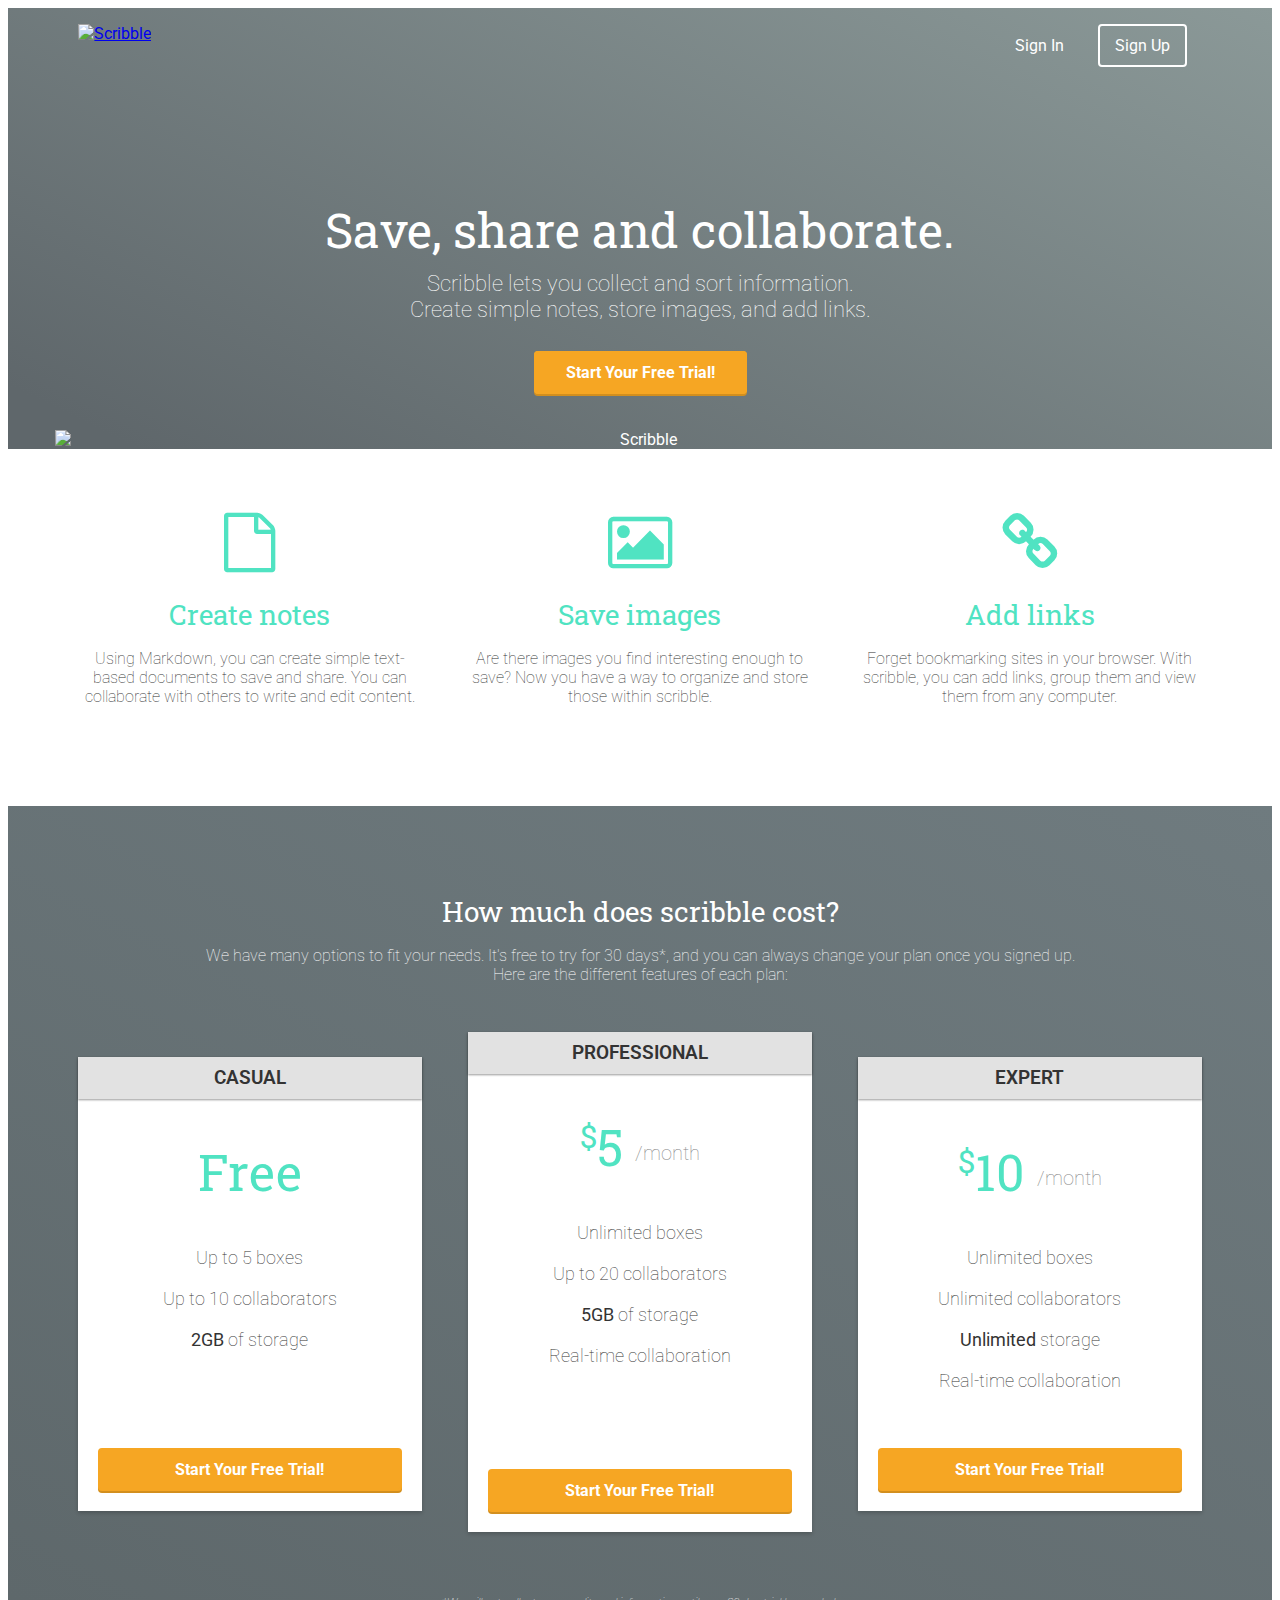
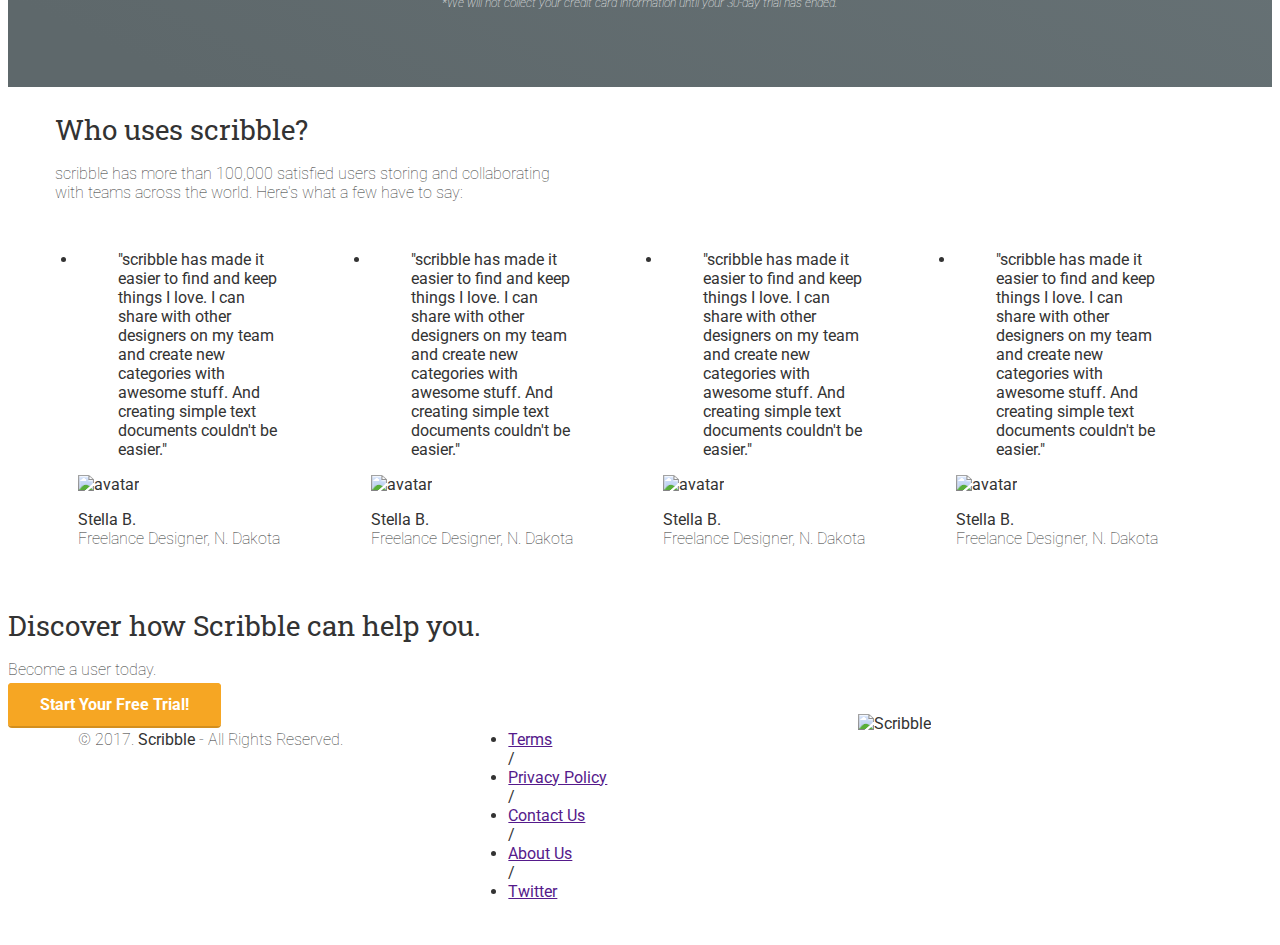
==== index.html @ ea7d2cd2 "icons in benefits updates" ====
<!DOCTYPE html>
<html lang="en-us">
<head>
  <meta http-equiv="X-UA-Compatible" content="IE=Edge">
  <meta name="viewport" content="width=device-width, initial-scale=1">
  <meta charset="UTF-8">
  <title>Save, share and collaborate | Scribble</title>

<!-- Google Fonts -->
<link href="https://fonts.googleapis.com/css?family=Roboto+Slab:300,400,700|Roboto:100i,300,300i,400,500,700" rel="stylesheet">

<!-- CSS -->
 <link rel="stylesheet" href="css/normalize.css">
 <link rel="stylesheet" href="css/style.css">
 <link rel="stylesheet" href="css/font-awesome.css">
 <link rel="stylesheet" href="css/animate.css">

</head>
<body>
  <!-- Hero -->
  <header>
    <nav class="container">
      <div class="one-half">
        <a href="index.html" class="site-logo"><img src="images/site-logo.png" alt="Scribble" /></a>
  </div>
  <div class="one-half">
    <ul>
      <li><a href="signin.html">Sign In</a></li>
      <li class="btn-outline"><a href="signup.html">Sign Up</a></li>
      </ul>
      </div>
      </nav>
      <div class="container hero">
        <h1 class="animated fadeIn">Save, share and collaborate.</h1>
        <p>Scribble lets you collect and sort information.<br/>Create simple notes, store images, and add links.</p>
        <a href="signup.html" class="btn">Start Your Free Trial!</a>
        <img src="images/dashboard.png" alt="Scribble" />
        </div>
        </header>
        <main role="main">
          <!-- Benefits -->
          <section class="benefits">
            <ul class="container">
              <li class="one-third">
                <i class="fa fa-file-o"></i>
                <h2>Create notes</h2>
                <p>Using Markdown, you can create simple text-based documents to save and share. You can collaborate with others to write and edit content.</p>
                </li>
                <li class="one-third">
                  <i class="fa fa-picture-o"></i>
                  <h2>Save images</h2>
                  <p>Are there images you find interesting enough to save? Now you have a way to organize and store those within scribble.</p>
                </li>
                <li class="one-third">
                  <i class="fa fa-link"></i>
                  <h2>Add links</h2>
                  <p>Forget bookmarking sites in your browser. With scribble, you can add links, group them and view them from any computer.</p>
                </li>
              </ul>
            </section>

     <!-- Pricing -->
     <section class="pricing">
       <div class="container">
         <h2>How much does scribble cost?</h2>
         <p>We have many options to fit your needs. It's free to try for 30 days*, and you can always change your plan once you signed up. <br/>Here are the different features of each plan:</p>
         </div>
         <ul class="container">
           <li class="one-third">
             <div class="box">
               <h3>Casual</h3>
               <h4>Free</h4>
               <ul>
                 <li>Up to 5 boxes</li>
                 <li>Up to 10 collaborators</li>
                 <li><strong>2GB</strong> of storage</li>
                 </ul>
                 <a href="signup.html" class="btn">Start Your Free Trial!</a>
                 </div>
                 </li>
                 <li class="one-third">
      <div class="box middle">
        <h3>Professional</h3>
        <h4><span>$</span>5 <span class="month">/month</span></h4>
        <ul>
          <li>Unlimited boxes</li>
          <li>Up to 20 collaborators</li>
          <li><strong>5GB</strong> of storage</li>
          <li>Real-time collaboration</li>
        </ul>
        <a href="signup.html" class="btn">Start Your Free Trial!</a>
      </div>
    </li>
    <li class="one-third">
      <div class="box">
        <h3>Expert</h3>
        <h4><span>$</span>10 <span class="month">/month</span></h4>
        <ul>
          <li>Unlimited boxes</li>
          <li>Unlimited collaborators</li>
          <li><strong>Unlimited</strong> storage</li>
          <li>Real-time collaboration</li>
        </ul>
        <a href="signup.html" class="btn">Start Your Free Trial!</a>
      </div>
    </li>
  </ul>
<div class="container">
  <p class="small">*We will not collect your credit card information until your 30-day trial has ended.</p>
  </div>
</section>

                 <!-- Testimonials -->
 <section class="testimonials">
   <div class="container">
     <h2>Who uses scribble?</h2>
     <p>scribble has more than 100,000 satisfied users storing and collaborating<br/> with teams across the world. Here's what a few have to say:</p>
   </div>
   <ul class="container">
     <li class="one-fourth">
       <blockquote>"scribble has made it easier to find and keep things I love. I can share with other designers on my team and create new categories with awesome stuff. And creating simple text documents couldn't be easier."
       </blockquote>
       <img src="https://s3.amazonaws.com/uifaces/faces/twitter/jsa/128.jpg" alt="avatar">
       <p class="name"><strong>Stella B.</strong><br/>Freelance Designer, N. Dakota</p>
     </li>
     <li class="one-fourth">
    <blockquote>"scribble has made it easier to find and keep things I love. I can share with other designers on my team and create new categories with awesome stuff. And creating simple text documents couldn't be easier."
    </blockquote>
    <img src="https://s3.amazonaws.com/uifaces/faces/twitter/jsa/128.jpg" alt="avatar">
    <p class="name"><strong>Stella B.</strong><br/>Freelance Designer, N. Dakota</p>
  </li>
  <li class="one-fourth">
    <blockquote>"scribble has made it easier to find and keep things I love. I can share with other designers on my team and create new categories with awesome stuff. And creating simple text documents couldn't be easier."
    </blockquote>
    <img src="https://s3.amazonaws.com/uifaces/faces/twitter/jsa/128.jpg" alt="avatar">
    <p class="name"><strong>Stella B.</strong><br/>Freelance Designer, N. Dakota</p>
  </li>
  <li class="one-fourth">
    <blockquote>"scribble has made it easier to find and keep things I love. I can share with other designers on my team and create new categories with awesome stuff. And creating simple text documents couldn't be easier."
    </blockquote>
    <img src="https://s3.amazonaws.com/uifaces/faces/twitter/jsa/128.jpg" alt="avatar">
    <p class="name"><strong>Stella B.</strong><br/>Freelance Designer, N. Dakota</p>
  </li>
  </ul>
 </section>
     </main>
<!-- Call to action -->
<section class="Sign Up"
<dive class="container">
  <h2>Discover how Scribble can help you.</h2>
  <p>Become a user today.</p>
  </div>
  <a href="signup.html" class="btn">Start Your Free Trial!</a>
     </div>
   </li>

     <!-- Footer -->
 <footer>
   <div class="container footer-nav-block">
       <div class="left-footer-block one-third">
         <p class="copyright-block">&copy; 2017. <strong>Scribble</strong> - All Rights Reserved.</p>
       </div>
       <nav class="link-block middle-footer-block one-third">
         <ul>
           <li><a href="">Terms</a></li> /
           <li><a href="">Privacy Policy</a></li> /
           <li><a href="">Contact Us</a></li> /
           <li><a href="">About Us</a></li> /
           <li><a href="">Twitter</a></li>
         </ul>
       </nav>
       <div class="right-footer-block one-third">
         <img class="logo" src="images/site-logo.png" alt="Scribble" />
       </div>
   </div>
 </footer>

</body>
</html>
  </head>
  <body>
    </body>
    </html>
---- css/style.css ----
html, body{
   overflow-x: hidden;
 }
 body {
   font-family: "Roboto", Helvetica, Arial, sans-serif;
   color:#333333;
 }
 h1, h2, h3, h4, h5, h6 {
   font-family: "Roboto Slab", Helvetica, Arial, sans-serif;
 }
 h2 {
   font-size:28px;
   font-weight: normal;
   margin-bottom: 5px;
 }
 p {
   font-size:16px;
   line-height: 19px;
   font-weight: 100;
 }
 /* GRID */
  .container {
    margin-right: auto;
    margin-left: auto;
    padding-left: 15px;
    padding-right: 15px;
    position: relative;
  }
  .container:before,
  .container:after {
    content: " ";
    display: table;
  }
  .container:after {
    clear: both;
  }
  .one-half, .one-third, .one-fourth {
    width:96%;
    float:left;
    position:relative;
    min-height: 1px;
    margin:0 2% 20px;
  }
  @media (min-width: 320px) {
    .container {
      width: 300px;
}
   }
  @media (min-width: 768px) {
   .container {
     width: 750px;
   }
 }
 @media (min-width: 992px) {
   .container {
     width: 970px;
   }
   .one-half {
     width:46%;
   }
   .one-third {
     width:29.33333%;
   }
   .one-fourth {
     width:21%;
   }
 }
 @media (min-width: 1200px) {
   .container {
     width: 1170px;
   }
 }
 /* HEADER */
  header {
    color:#FFFFFF;
    background: #5F676B;
    background-image: linear-gradient(206deg, #8B9998 0%, #5F676B 94%);
  }
  header nav {
    padding:1em 0;
  }
  header nav ul {
    display:inline;
    text-align: right;
    float:right;
    margin:0;
  }
  header nav ul > li {
    list-style-type: none;
    display: inline-block;
    margin:0 15px;
  }
  header nav ul > li.btn-outline {
    padding:10px 15px;
    border:2px solid #FFFFFF;
    border-radius: 4px;
  }
  header nav ul > li.btn-outline:hover {
    background:#FFFFFF;
  }
  header nav ul > li > a {
    color:#FFFFFF;
    text-decoration: none;
  }
  header nav ul > li.btn-outline:hover > a {
    color:#34495E;
  }
  header .hero {
   text-align: center;
   display:block;
   position: relative;
 }
 header .hero h1 {
   font-size:48px;
   font-weight: normal;
   margin:95px 0 0;
 }
 header .hero p {
   font-size: 22px;
   line-height: 26px;
   font-weight: 100;
   margin:10px 0 40px;
 }
 header .hero img {
   display: block;
   margin:3em auto 0;
 }
 /* BUTTONS */
 .btn {
   border-radius: 4px;
   color:#FFFFFF;
   font-weight: 700;
   text-decoration: none;
   padding:10px 30px;
   background: #F6A623;
   border: 2px solid #F6A623;
   box-shadow: 0px 2px 0px 0px #D38F1E;
 }
 /* BENEFITS */
  .benefits {
    text-align: center;
    display:block;
    position:relative;
  }
  .benefits ul {
    margin: 0 auto;
    padding:4em 0;
  }
  .benefits ul li {
    list-style-type: none;
    display: inline-block;
  }
  .benefits i {
    color:#50E3C2;
    font-size:60px;
    margin:0;
    vertical-align: middle;
  }
  .benefits h2 {
    color:#50E3C2;
  }
  /* PRICING */
   .pricing {
     background: #5E686B url("../images/background.png") top center no-repeat;
     background: url("../images/background.png") top center no-repeat, linear-gradient(206deg, #6F7B7F 0%, #5E686B 94%);
     background-size:cover;
     text-align: center;
     padding:4em 0;
   }
   .pricing h2, .pricing p {
     color:#FFFFFF;
   }
   .pricing ul {
     margin:0 auto;
     padding:2em 0;
   }
   .pricing ul li {
     list-style-type: none;
   }
   .box {
  padding:0 15px 15px;
  background: #FFFFFF;
  box-shadow: 0px 2px 4px 0px rgba(0,0,0,0.20);
  min-height: 439px;
  position: relative;
  margin-top: 25px;
}
.box.middle {
  min-height: 485px;
  margin-top:0px;
}
.box h3 {
  font-family: "Roboto", Helvetica, Arial, sans-serif;
  font-weight: 600;
  text-transform: uppercase;
  background: #E2E2E2;
  box-shadow: 0px 1px 2px 0px rgba(0,0,0,0.40);
  left:0;
  right:0;
  top:0;
  text-align: center;
  margin:0 -15px 40px;
  padding:10px 0;
}
.box h4 {
   font-size:50px;
   font-weight: normal;
   margin:40px 0 10px;
   color:#50E3C2;
 }
 .box h4 span {
   font-size:32px;
   vertical-align: top;
 }
 .box h4 span.month {
   font-family: "Roboto", Helvetica, Arial, sans-serif;
   font-weight: 100;
   color:#888888;
   font-size:20px;
   vertical-align: middle;
 }
 .box ul li {
   font-size:18px;
   margin-bottom:20px;
   font-weight: 100;
 }
 .box .btn {
   position:absolute;
   bottom:20px;
   left:20px;
   right:20px;
 }
 .small {
   font-size: 12px;
   color: #FEFEFE;
   line-height: 15px;
   font-style:italic;
 }
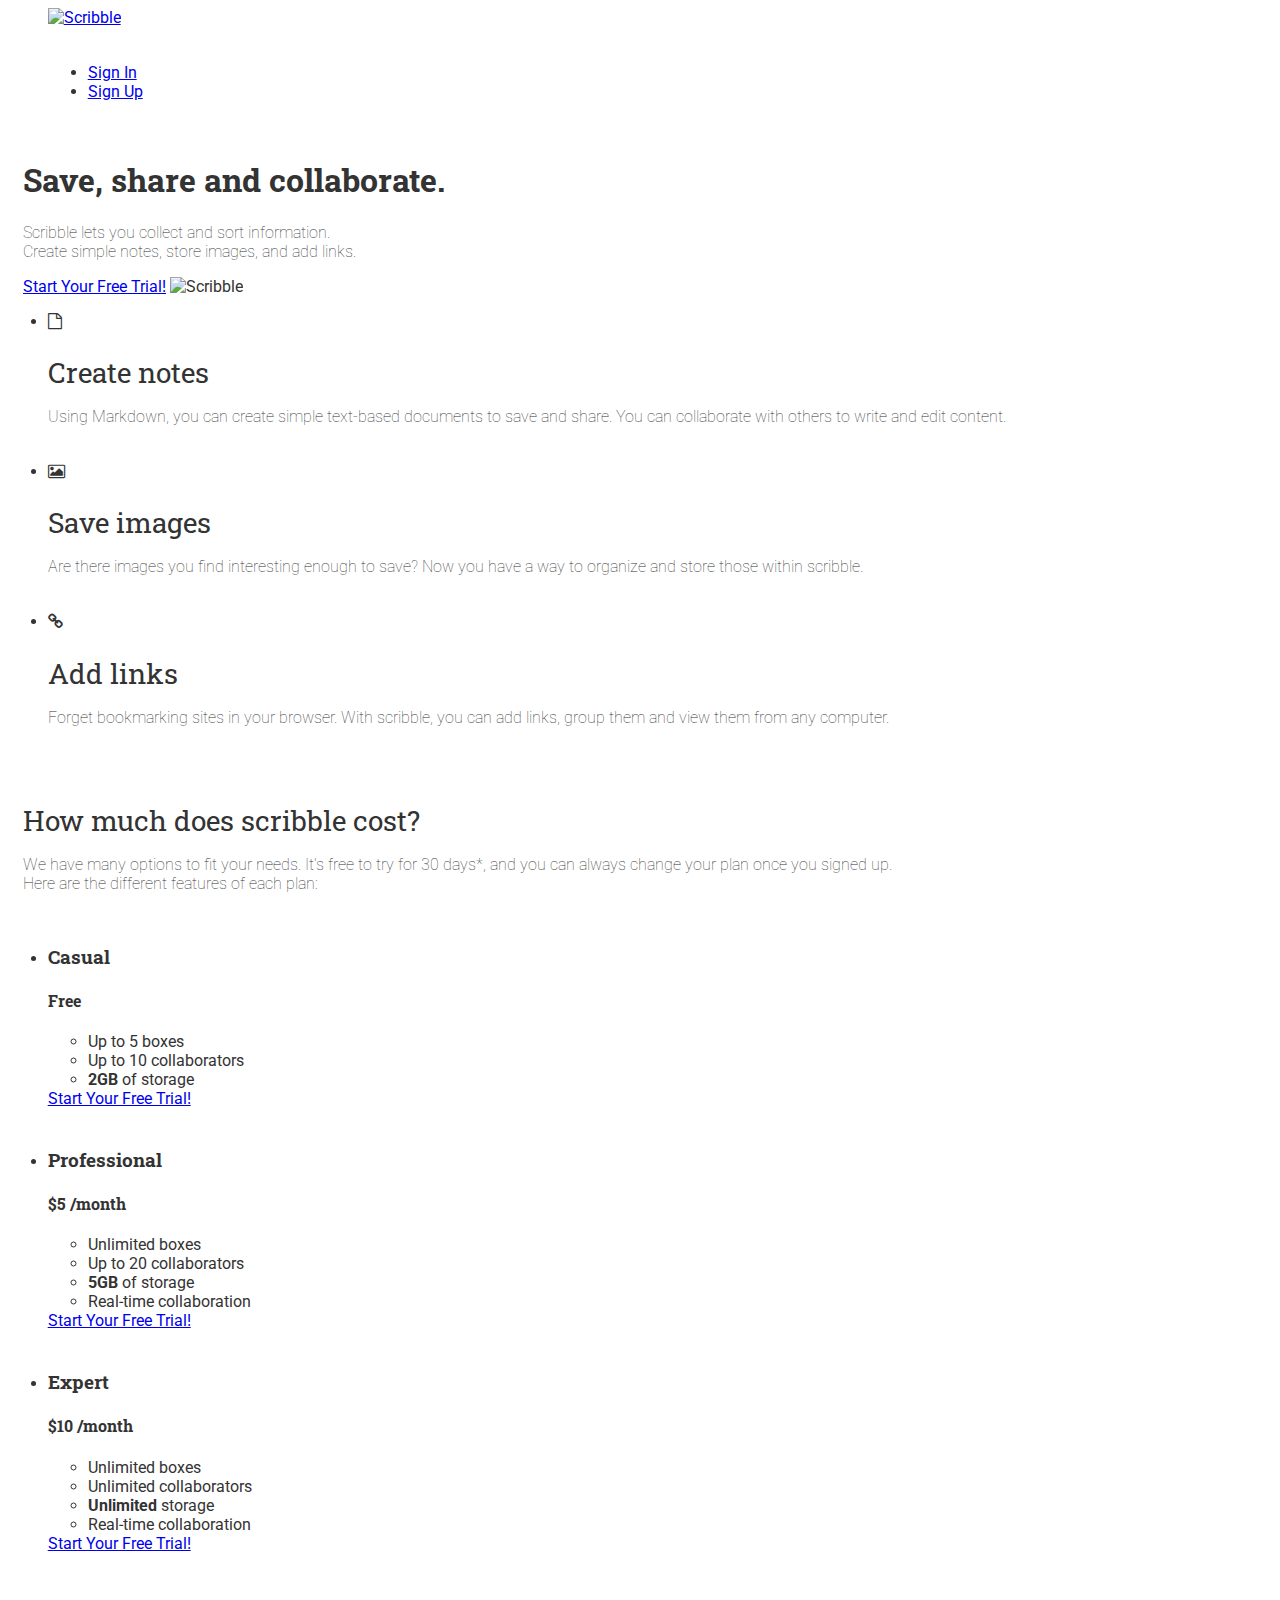
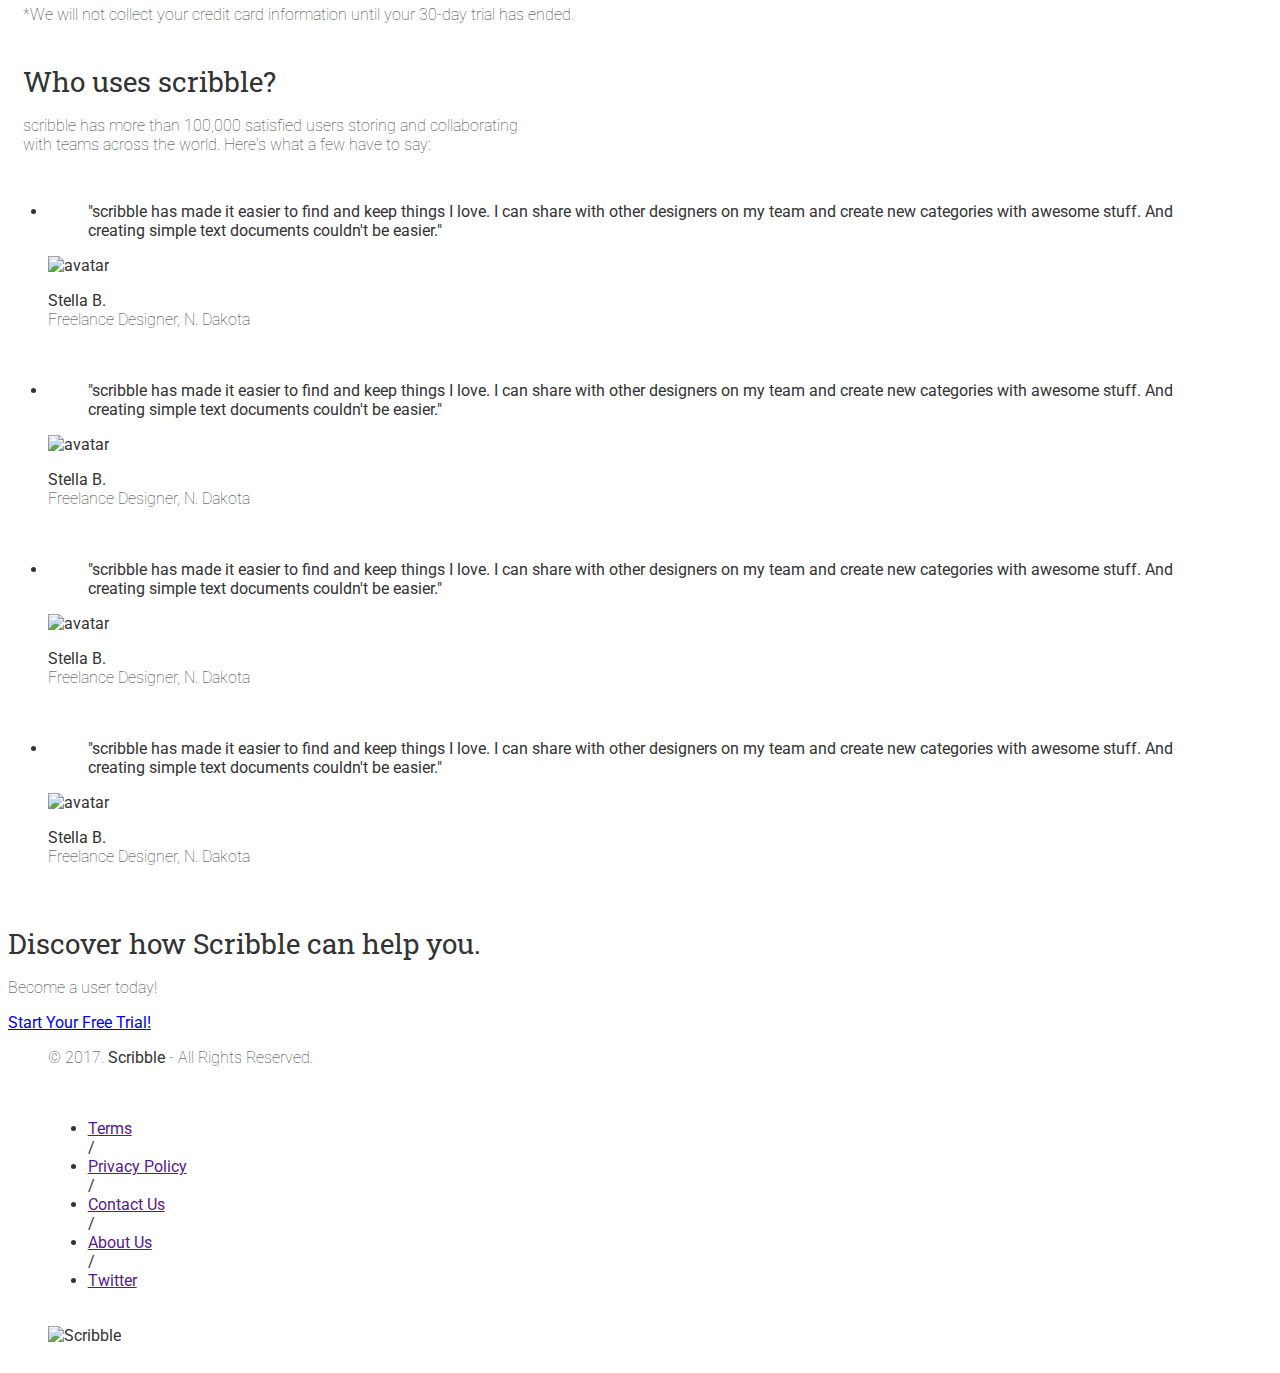
==== commit 1eea87fb: "reformated hero in css" ====
--- a/index.html
+++ b/index.html
@@ -124,10 +124,12 @@
        <p class="name"><strong>Stella B.</strong><br/>Freelance Designer, N. Dakota</p>
      </li>
      <li class="one-fourth">
+        <div class="row-2">
     <blockquote>"scribble has made it easier to find and keep things I love. I can share with other designers on my team and create new categories with awesome stuff. And creating simple text documents couldn't be easier."
     </blockquote>
     <img src="https://s3.amazonaws.com/uifaces/faces/twitter/jsa/128.jpg" alt="avatar">
     <p class="name"><strong>Stella B.</strong><br/>Freelance Designer, N. Dakota</p>
+ </div>
   </li>
   <li class="one-fourth">
     <blockquote>"scribble has made it easier to find and keep things I love. I can share with other designers on my team and create new categories with awesome stuff. And creating simple text documents couldn't be easier."
@@ -136,19 +138,21 @@
     <p class="name"><strong>Stella B.</strong><br/>Freelance Designer, N. Dakota</p>
   </li>
   <li class="one-fourth">
+     <div class="row-2">
     <blockquote>"scribble has made it easier to find and keep things I love. I can share with other designers on my team and create new categories with awesome stuff. And creating simple text documents couldn't be easier."
     </blockquote>
     <img src="https://s3.amazonaws.com/uifaces/faces/twitter/jsa/128.jpg" alt="avatar">
     <p class="name"><strong>Stella B.</strong><br/>Freelance Designer, N. Dakota</p>
+ </div>
   </li>
   </ul>
  </section>
      </main>
 <!-- Call to action -->
-<section class="Sign Up"
-<dive class="container">
+<section class="Sign-Up"
+<div class="container">
   <h2>Discover how Scribble can help you.</h2>
-  <p>Become a user today.</p>
+  <p>Become a user today!</p>
   </div>
   <a href="signup.html" class="btn">Start Your Free Trial!</a>
      </div>
--- a/css/style.css
+++ b/css/style.css
@@ -41,12 +41,12 @@
     min-height: 1px;
     margin:0 2% 20px;
   }
-  @media (min-width: 320px) {
-    .container {
-      width: 300px;
-}
-   }
-  @media (min-width: 768px) {
+  @media {
+    .container hero img {
+      display: none;
+      }
+    }
+  @media (min-width: {
    .container {
      width: 750px;
    }
@@ -159,6 +159,9 @@
   .benefits h2 {
     color:#50E3C2;
   }
+   .row-2 {
+     padding-top: 20px
+   }
   /* PRICING */
    .pricing {
      background: #5E686B url("../images/background.png") top center no-repeat;
@@ -236,3 +239,119 @@
    line-height: 15px;
    font-style:italic;
  }
+ /* TESTIMONIALS */
+ .testimonials {
+   padding:4em 0;
+   text-align: center;
+ }
+ .testimonials h2 {
+   color:#50E3C2;
+ }
+ .testimonials ul li {
+   list-style-type: none;
+ }
+ .testimonials blockquote {
+   color:#FFFFFF;
+   text-align: left;
+   font-style: italic;
+   background:#5C686B;
+   position: relative;
+   padding:30px;
+   width:auto;
+   margin:0;
+ }
+ .testimonials blockquote:after {
+   top: 100%;
+   left: 13%;
+   border: solid transparent;
+   content: " ";
+   height: 0;
+   width: 0;
+   position: absolute;
+   pointer-events: none;
+   border-top-color: #5C686B;
+   border-width: 10px;
+   margin-left: -10px;
+ }
+ .testimonials img {
+   height: 65px;
+   width: 65px;
+   border-radius:50%;
+   float: left;
+   display: inline-block;
+   margin:20px 10px 0 0;
+ }
+ .testimonials p.name {
+   float: left;
+   display: inline-block;
+   text-align: left;
+   font-size:13px;
+   margin-top: 30px;
+ }
+ /* Extra Insentive */
+ .Sign-Up {
+   text-align: center;
+ }
+ .Sign-Up {
+   text-align: center;
+ }
+ .Sign-Up h2 {
+   color:#50E3C2;
+ }
+ .Sign-Up .btn{
+   position:absolute;
+   bottom:20px;
+   left:20px;
+   right:20px;
+ }
+ /* FOOTER */
+ footer {
+   background-color: #5E686B;
+   background-image: linear-gradient(to top,
+     #50E3C2 0%, #50E3C2 50%, #50E3C2 50%, #50E3C2 100%);
+     color: #FFFFFF;
+   height: 150px;
+   position: relative;
+   overflow: hidden;
+   z-index: 0;
+ }
+ footer p, footer nav ul {
+   font-size:14px;
+   font-weight:100;
+   text-align: center;
+   margin: 10px auto 0;
+ }
+ footer nav ul li {
+   list-style-type: none;
+   display: inline;
+ }
+ footer nav ul li a {
+   color:#FFFFFF;
+   text-decoration: none;
+ }
+ footer .right-footer-block {
+   background-color: transparent;
+ }
+ footer .logo{
+   padding: 2.35em 0;
+   margin: 0 auto;
+   display: block;
+ }
+ @media (min-width: 992px){
+   footer{
+     background-color: #50E3C2;
+     background-image: linear-gradient(to left,
+        #50E3C2 0%, #50E3C2 33.33337%, #5E686B 33.33337%, #5E686B 100%);
+     height: 100px;
+   }
+   footer p, footer nav ul{
+     padding: 2em 0;
+     text-align: left;
+   }
+   footer .right-footer-block {
+     background-color: #50E3C2;
+   }
+   footer .logo{
+     padding: 2em 0 2em 1.5em;
+   }
+ }
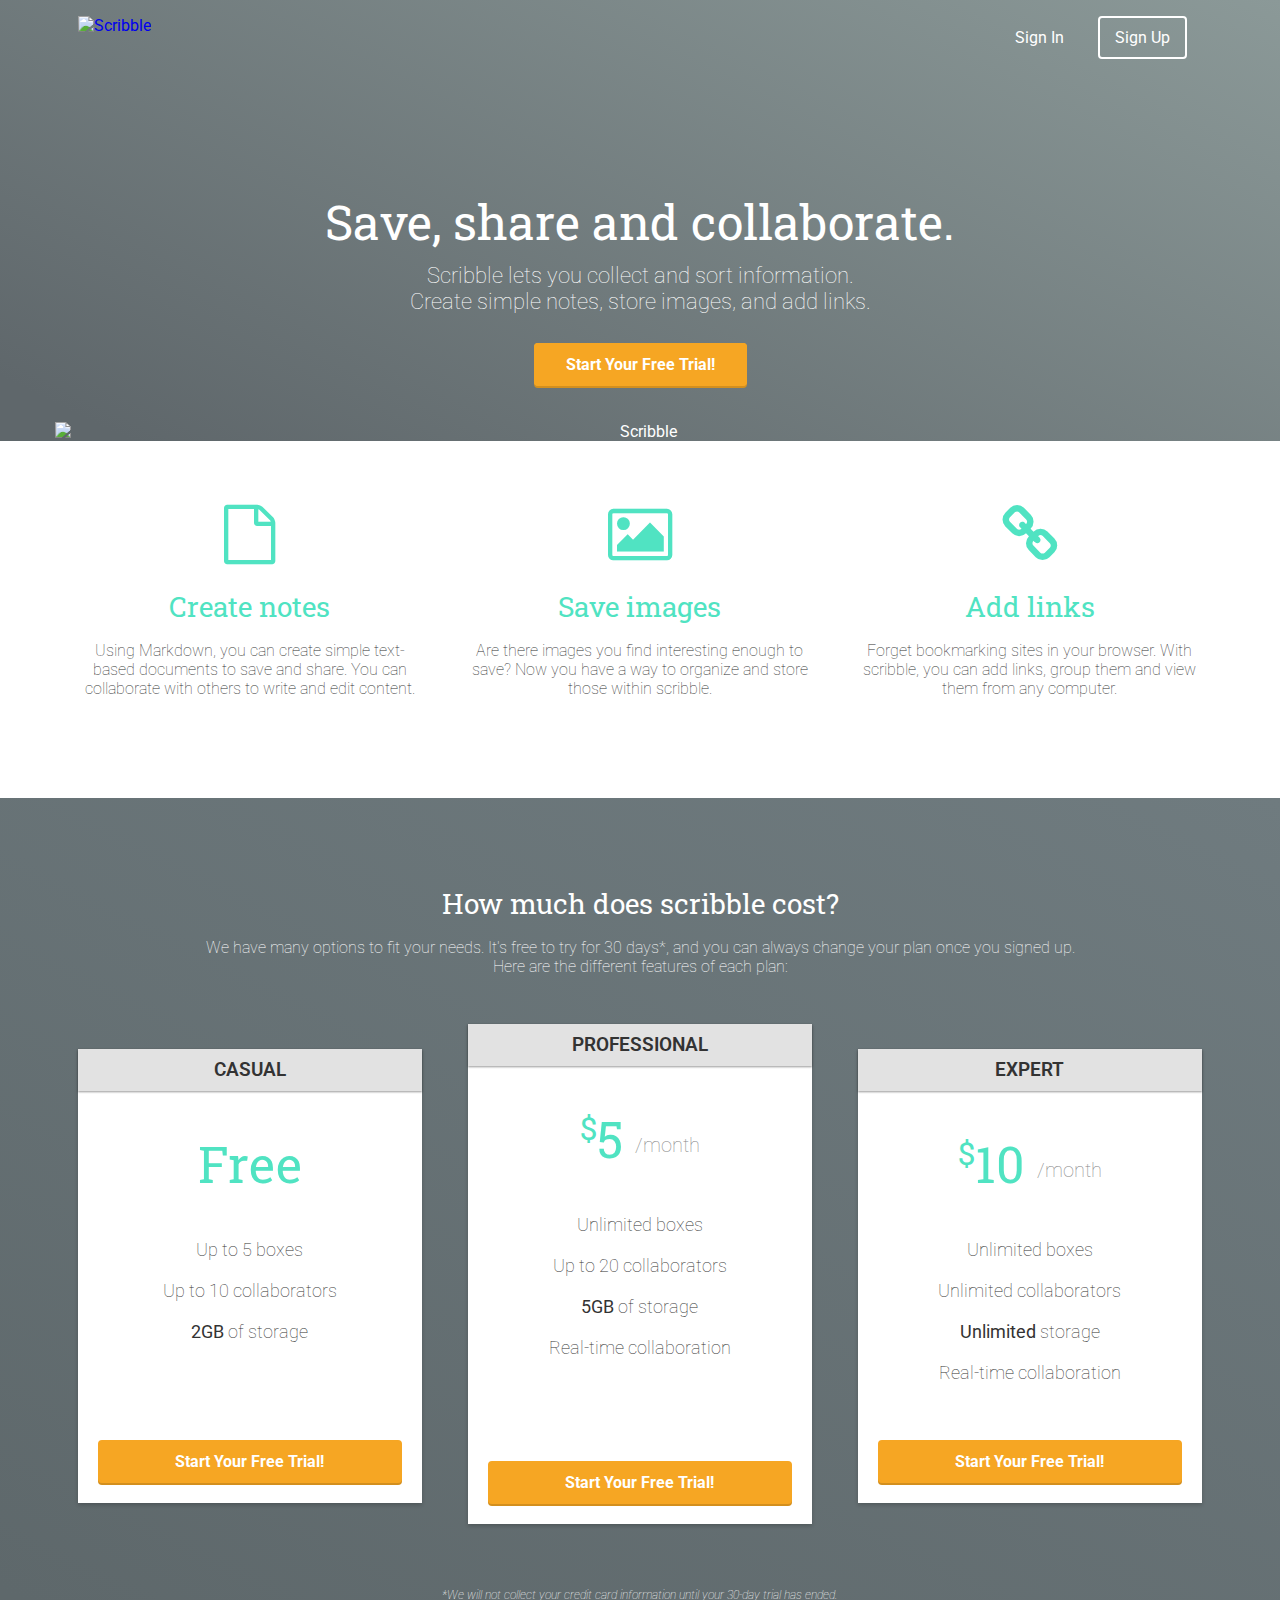
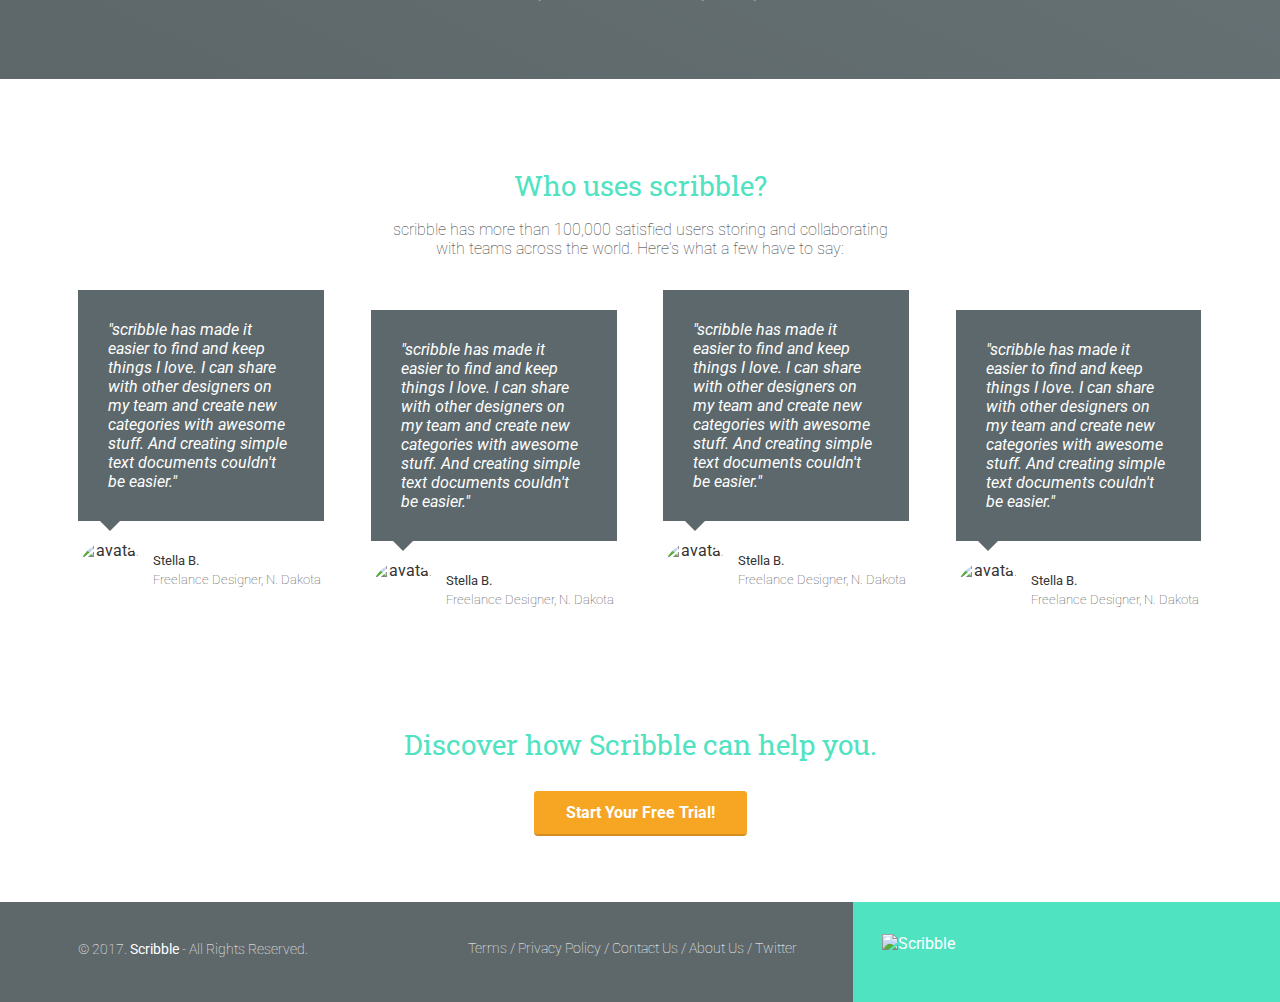
==== commit a8db71fa: "Dashboard styling active items" ====
--- a/index.html
+++ b/index.html
@@ -150,13 +150,13 @@
      </main>
 <!-- Call to action -->
 <section class="Sign-Up"
-<div class="container">
+<div class="container-insentive">
   <h2>Discover how Scribble can help you.</h2>
-  <p>Become a user today!</p>
   </div>
   <a href="signup.html" class="btn">Start Your Free Trial!</a>
      </div>
    </li>
+ </section>
 
      <!-- Footer -->
  <footer>
--- a/css/style.css
+++ b/css/style.css
@@ -4,19 +4,37 @@
  body {
    font-family: "Roboto", Helvetica, Arial, sans-serif;
    color:#333333;
+   margin: 0;
  }
  h1, h2, h3, h4, h5, h6 {
    font-family: "Roboto Slab", Helvetica, Arial, sans-serif;
  }
  h2 {
-   font-size:28px;
+   font-size:16px;
    font-weight: normal;
    margin-bottom: 5px;
  }
  p {
-   font-size:16px;
+   font-size:12px;
    line-height: 19px;
    font-weight: 100;
+  }
+  A {
+     text-decoration:none;
+   }
+@media (min-width: 620px) {
+  h2 {
+     font-size:28px;
+     font-weight: normal;
+     margin-bottom: 5px;
+   }
+ }
+ @media (min-width: 768px) {
+   p {
+     font-size:16px;
+     line-height: 19px;
+     font-weight: 100;
+   }
  }
  /* GRID */
   .container {
@@ -40,13 +58,9 @@
     position:relative;
     min-height: 1px;
     margin:0 2% 20px;
-  }
-  @media {
-    .container hero img {
-      display: none;
-      }
     }
-  @media (min-width: {
+  }
+  @media (min-width: 768px) {
    .container {
      width: 750px;
    }
@@ -80,10 +94,15 @@
     padding:1em 0;
   }
   header nav ul {
+    display:none;
+  }
+  @media (min-width: 900px) {
+  header nav ul {
     display:inline;
     text-align: right;
     float:right;
-    margin:0;
+    margin:0 ;
+    }
   }
   header nav ul > li {
     list-style-type: none;
@@ -110,20 +129,54 @@
    display:block;
    position: relative;
  }
+  header .site-logo img {
+    max-width: 50%;
+    max-height: auto;
+  }
+  @media (min-width: 720px) {
+    header .site-logo img {
+      max-width: 100%;
+      max-height: auto;
+  }
+ }
+ header .hero h1 {
+   font-size:32px;
+   font-weight: normal;
+   margin:95px 0 0;
+ }
+ @media (min-width: 620px) {
  header .hero h1 {
    font-size:48px;
    font-weight: normal;
    margin:95px 0 0;
  }
+}
  header .hero p {
-   font-size: 22px;
+   font-size: 18px;
    line-height: 26px;
    font-weight: 100;
    margin:10px 0 40px;
  }
+   @media (min-width: 620px) {
+   header .hero p {
+    font-size: 22px;
+    line-height: 26px;
+    font-weight: 100;
+    margin:10px 0 40px;
+   }
+ }
  header .hero img {
-   display: block;
-   margin:3em auto 0;
+   max-width: 100%;
+   height: auto;
+   Margin: 3em auto 0;
+
+ }
+ @media (min-width: 720px) {
+   header .hero img {
+     display:block;
+     margin:3em auto 0;
+     position:static;
+   }
  }
  /* BUTTONS */
  .btn {
@@ -135,7 +188,7 @@
    background: #F6A623;
    border: 2px solid #F6A623;
    box-shadow: 0px 2px 0px 0px #D38F1E;
- }
+  }
  /* BENEFITS */
   .benefits {
     text-align: center;
@@ -152,9 +205,14 @@
   }
   .benefits i {
     color:#50E3C2;
-    font-size:60px;
+    font-size:45px;
     margin:0;
     vertical-align: middle;
+  }
+  @media (min-width: 620px) {
+    .benefits i {
+    font-size:60px;
+    }
   }
   .benefits h2 {
     color:#50E3C2;
@@ -186,7 +244,11 @@
   box-shadow: 0px 2px 4px 0px rgba(0,0,0,0.20);
   min-height: 439px;
   position: relative;
-  margin-top: 25px;
+}
+@media (min-width: 992px){
+  .box {
+    margin-top: 25px;
+  }
 }
 .box.middle {
   min-height: 485px;
@@ -245,7 +307,14 @@
    text-align: center;
  }
  .testimonials h2 {
+   font-size: 18px;
    color:#50E3C2;
+   }
+ @media (min-width: 720px) {
+ .testimonials h2 {
+   color:#50E3C2;
+   font-size: 28px;
+   }
  }
  .testimonials ul li {
    list-style-type: none;
@@ -291,18 +360,12 @@
  /* Extra Insentive */
  .Sign-Up {
    text-align: center;
- }
- .Sign-Up {
-   text-align: center;
+   padding-bottom: 80px;
  }
  .Sign-Up h2 {
    color:#50E3C2;
- }
- .Sign-Up .btn{
-   position:absolute;
-   bottom:20px;
-   left:20px;
-   right:20px;
+   margin: auto;
+   padding-bottom: 40px;
  }
  /* FOOTER */
  footer {
@@ -333,9 +396,16 @@
    background-color: transparent;
  }
  footer .logo{
+   padding: .35em 0;
+   margin: 0 auto;
+   display: block;
+ }
+@media (min-width: 992px){
+ footer .logo{
    padding: 2.35em 0;
    margin: 0 auto;
    display: block;
+   }
  }
  @media (min-width: 992px){
    footer{
@@ -355,3 +425,210 @@
      padding: 2em 0 2em 1.5em;
    }
  }
+ /* DASHBOARD */
+ .dashboard {
+   background:#F7F7F7;
+ }
+ .left-nav {
+   height: 100vh;
+   width:14.66666667%;
+   color:#FFFFFF;
+   background: #5F676B;
+   background-image: linear-gradient(206deg, #8B9998 0%, #5F676B 94%);
+   float:left;
+   position: fixed;
+   display:block;
+ }
+ .left-nav .site-logo {
+   padding:20px 0;
+   background:#5F676B;
+   display:block;
+   text-align: center;
+ }
+ .left-nav .items {
+   padding:0 6%;
+ }
+ .left-nav .items p {
+   font-weight: 600;
+   text-transform: uppercase;
+   font-size: 12px;
+   color: #E2E2E2;
+   line-height: 15px;
+ }
+ .left-nav .items ul {
+   margin:0 0 40px;
+   padding:0;
+ }
+ .left-nav .items ul li {
+   list-style-type: none;
+   margin-bottom: 15px;
+ }
+ .left-nav .items ul li a {
+   color:#FFFFFF;
+   text-decoration: none;
+   font-weight: 100;
+}
+ .left-nav .items ul li a i {
+   width:16px;
+   text-align: center;
+   margin-right:8px;
+}
+.items .active {
+  color:#FFFFFF;
+  background-color: #50E3C2;
+  padding:0 6%;
+}
+ /* LEFT NAVBAR SETTINGS */
+ .left-nav .settings {
+   position:absolute;
+   background:#474F52;
+   width:100%;
+   bottom:0;
+   left:0;
+   right:0;
+   padding:10px 0;
+ }
+ .left-nav .settings img {
+   height:35px;
+   width:35px;
+   border-radius: 50%;
+   margin-left:10px;
+   display: inline-block;
+ }
+ .left-nav .settings p {
+   display: inline-block;
+   vertical-align: top;
+   padding-top: 8px;
+   font-weight: 400;
+   margin:0 0 0 10px;
+ }
+ .left-nav .settings a {
+   color:#FFFFFF;
+   text-decoration: none;
+   text-align: right;
+   float: right;
+   margin-right:10px;
+   margin-top:8px;
+ }
+   }
+ /* CONTENT */
+ .content {
+  padding:6em 1% 1.5em;
+  float:right;
+  width:98%;
+  position: relative;
+}
+.content .header {
+  margin:0 1% 20px;
+}
+.content .header h1 {
+  font-family: "Roboto", Helvetica, Arial, sans-serif;
+  font-weight: 100;
+  margin:0 0 30px;
+  font-size: 36px;
+  color: #50E3C2;
+  line-height: 44px;
+  float: left;
+  display:inline-block;
+}
+.content .header > a {
+  float:right;
+}
+.content-item {
+  width:96%;
+  margin:0 2% 25px;
+  float:left;
+  display:block;
+}
+.item-box {
+  display:block;
+  height:230px;
+  background: #FFFFFF;
+  box-shadow: 0px 1px 3px 0px rgba(0,0,0,0.40);
+  position: relative;
+  overflow: hidden;
+  padding:20px;
+}
+/* Larger Mobile Devices */
+ @media (min-width:460px) {
+   .content {
+     padding:1.5em 1%;
+     float:right;
+     width:90%;
+     position: relative;
+   }
+   .content-item {
+     width:46%;
+     margin:0 2% 25px;
+     float:left;
+     display:block;
+   }
+ }
+/* Tablets */
+ @media (min-width:768px) {
+   .content {
+     padding:1.5em 5%;
+     float:right;
+     width:90%;
+     position: relative;
+   }
+   .content > .container {
+     width:700px;
+   }
+   .content-item {
+     width:31.33333%;
+     margin:0 1% 25px;
+   }
+ }
+/* Laptops and Desktops */
+ @media (min-width:992px) {
+   .content {
+     padding:1.5em 1%;
+     float:right;
+     width:83.33333333%;
+     position: relative;
+   }
+   .content > .container {
+     width:auto;
+   }
+   .content-item {
+     width:23%;
+     margin:0 1% 25px;
+   }
+ }
+ .item-box > img {
+   position:absolute;
+   height:100%;
+   width:auto;
+   top:0;
+   left:0;
+   right:0;
+ }
+ .item-box h2 {
+   font-family: 'Roboto', Helvetica, Arial, sans-serif;
+   font-weight: 700;
+   font-size: 15px;
+   line-height: 17px;
+   margin:0;
+ }
+ .item-box h2 a {
+   color: #50E3C2;
+   text-decoration: none;
+ }
+ .item-box h2 img {
+   width:16px;
+   height:16px;
+   position:relative;
+   top:2px;
+   margin-right:5px;
+ }
+ .item-box p {
+   font-size: 14px;
+   color: #333333;
+   line-height: 18px;
+   margin:5px 0 0;
+ }
+/* selected link */
+a:active {
+    color: #0000FF;
+}
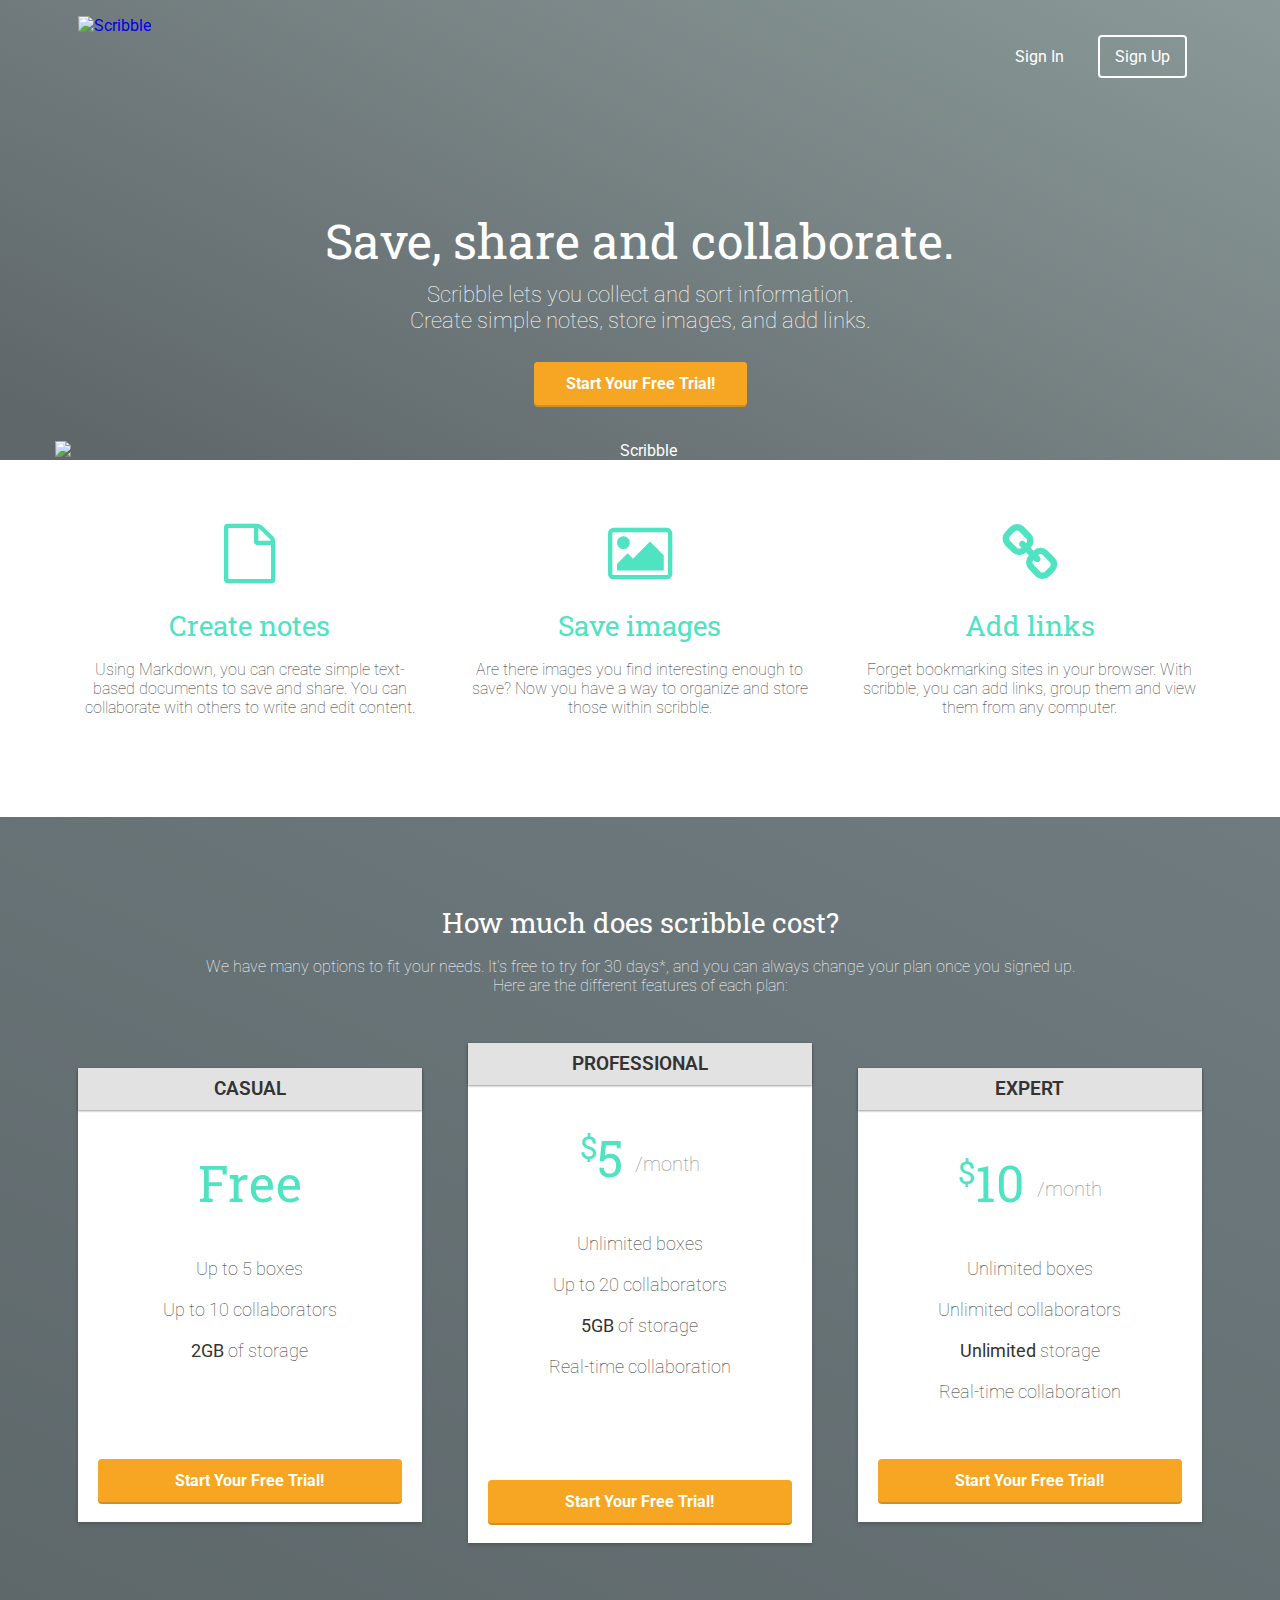
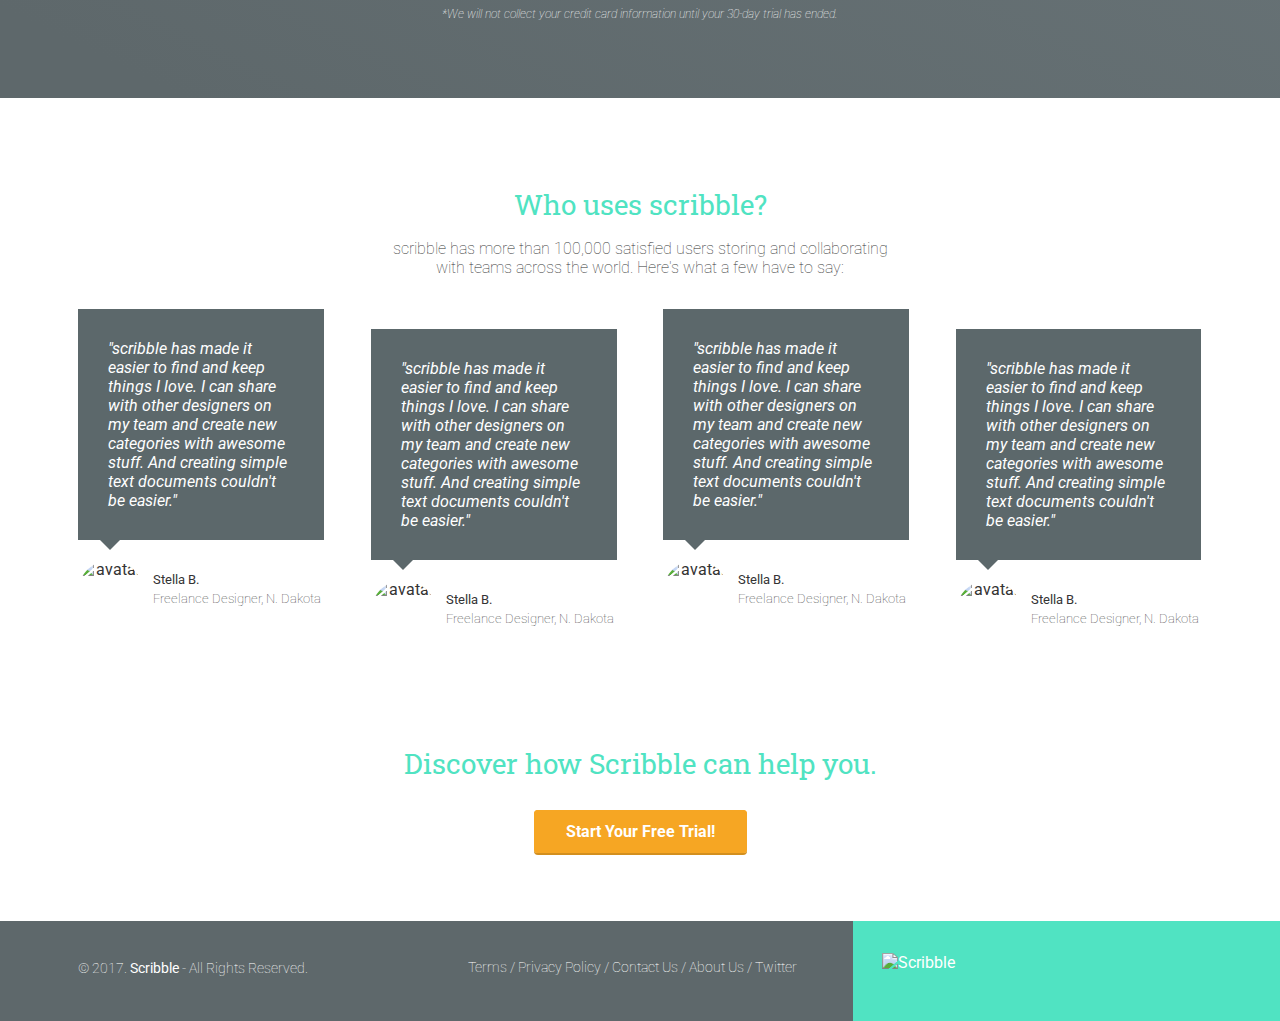
==== commit ebd47e51: "Homepage styling two completed" ====
--- a/index.html
+++ b/index.html
@@ -23,6 +23,9 @@
       <div class="one-half">
         <a href="index.html" class="site-logo"><img src="images/site-logo.png" alt="Scribble" /></a>
   </div>
+<div class="sign-in-nav">
+<a href="#"><i class="fa fa-bars"></i></a>
+</div>
   <div class="one-half">
     <ul>
       <li><a href="signin.html">Sign In</a></li>
--- a/css/style.css
+++ b/css/style.css
@@ -96,13 +96,19 @@
   header nav ul {
     display:none;
   }
-  @media (min-width: 900px) {
+  @media (min-width: 720px) {
   header nav ul {
     display:inline;
     text-align: right;
     float:right;
     margin:0 ;
     }
+  }
+  .fa-bars:before {
+    display: none;
+    text-align: right;
+    font-size: 32px;
+    color: #FFFFFF;
   }
   header nav ul > li {
     list-style-type: none;
@@ -476,7 +482,9 @@
 .items .active {
   color:#FFFFFF;
   background-color: #50E3C2;
-  padding:0 6%;
+}
+.fa-th-large:before {
+  padding-right: 10px;
 }
  /* LEFT NAVBAR SETTINGS */
  .left-nav .settings {
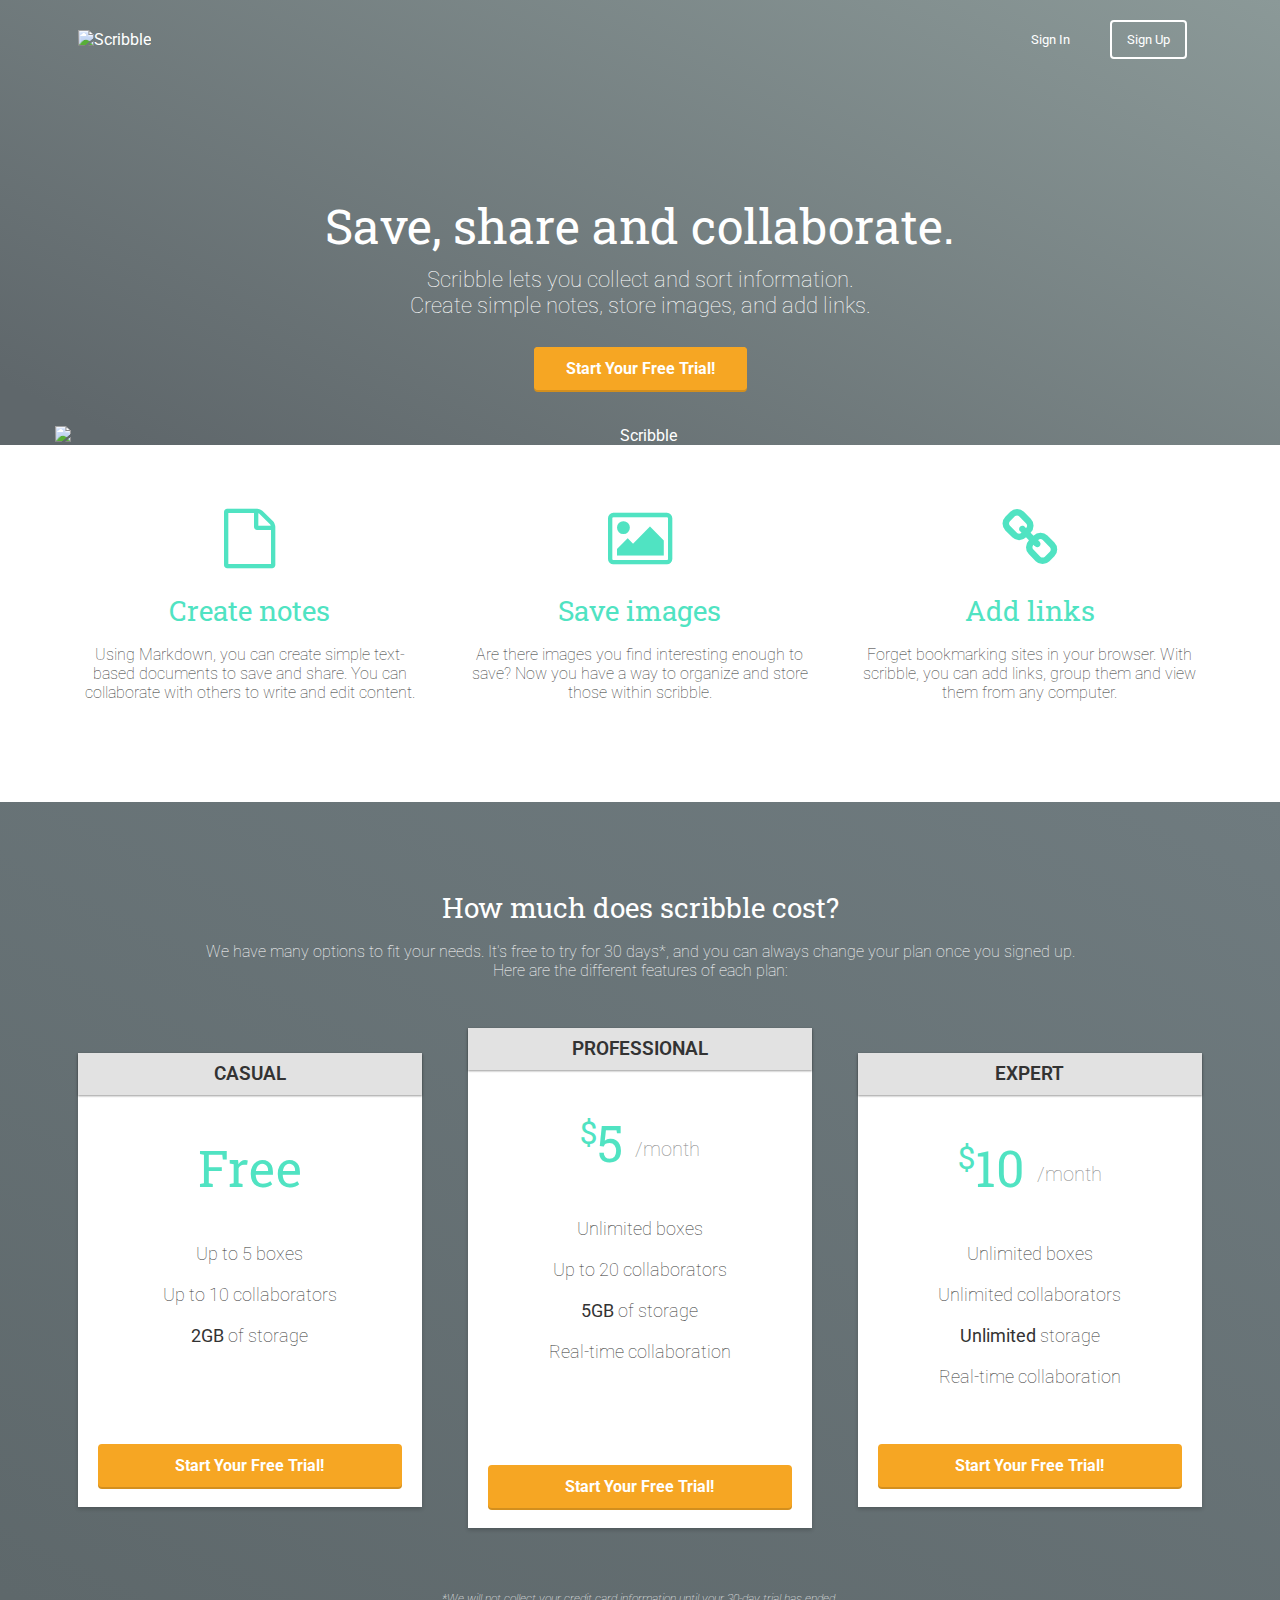
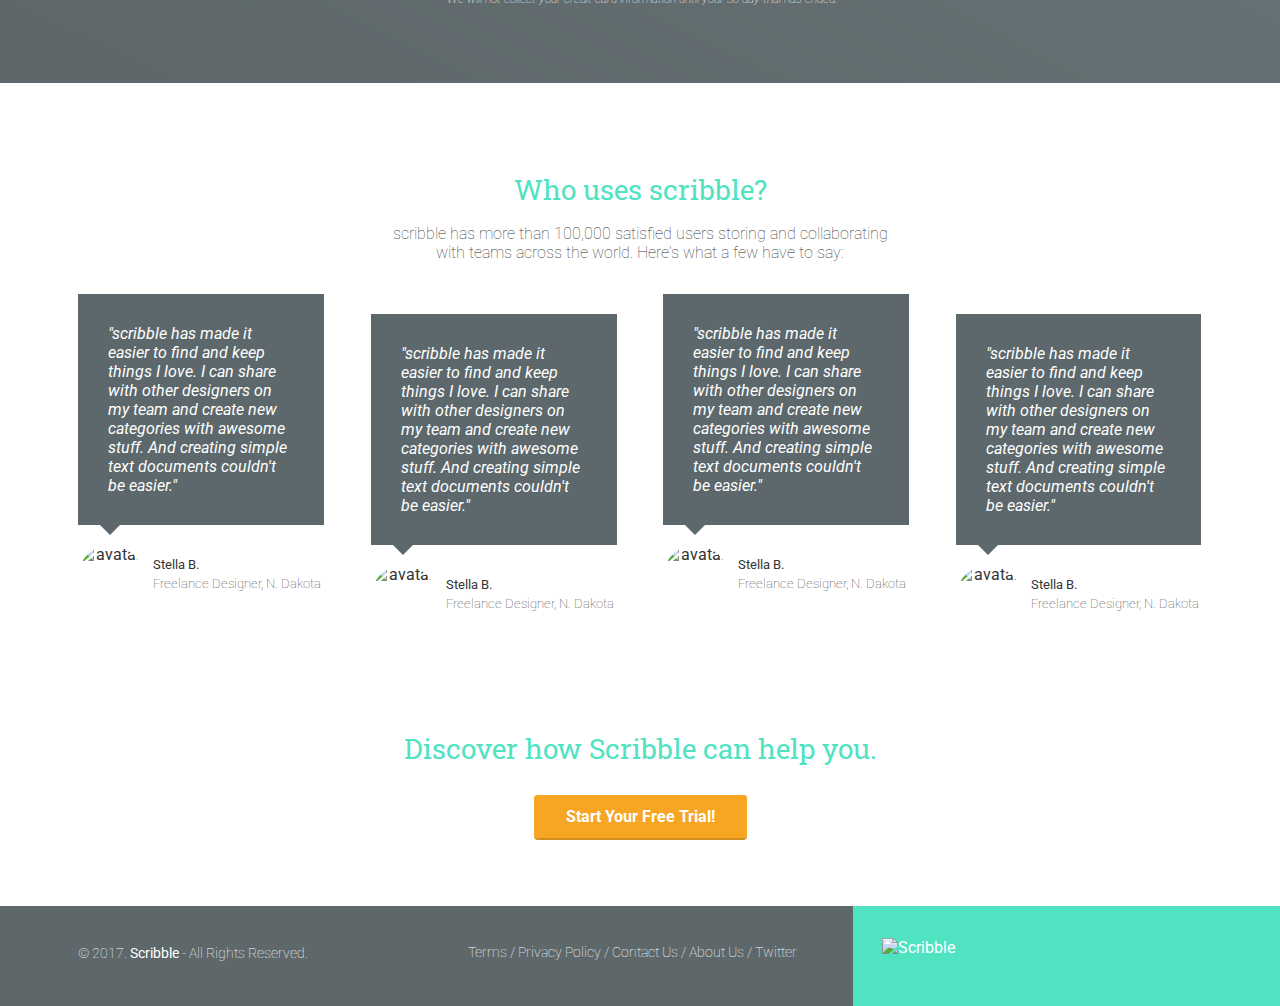
==== commit 79eed404: "updated hero #2 completed" ====
--- a/index.html
+++ b/index.html
@@ -19,15 +19,14 @@
 <body>
   <!-- Hero -->
   <header>
-    <nav class="container">
+    <nav class="header">
       <div class="one-half">
+        <div class="site-logo"><img
         <a href="index.html" class="site-logo"><img src="images/site-logo.png" alt="Scribble" /></a>
+      </div>
   </div>
-<div class="sign-in-nav">
-<a href="#"><i class="fa fa-bars"></i></a>
-</div>
   <div class="one-half">
-    <ul>
+    <ul class="sign-in-links">
       <li><a href="signin.html">Sign In</a></li>
       <li class="btn-outline"><a href="signup.html">Sign Up</a></li>
       </ul>
--- a/css/style.css
+++ b/css/style.css
@@ -93,23 +93,35 @@
   header nav {
     padding:1em 0;
   }
+  .header {
+  padding: 10px 15px;
+  display: flex;
+  justify-content: space-between;
+  max-width: 1170px;
+  margin: 0 auto;
+  align-items: center;
+}
+  .one-half {
+    max-width: 34%;
+  }
   header nav ul {
-    display:none;
-  }
-  @media (min-width: 720px) {
+    padding: 10px 15px;
+  display: flex;
+  float: right;
+  max-width: 1170px;
+  margin: 0 auto;
+  align-items: center;
+  }
+@media (min-width: 639px){}
   header nav ul {
-    display:inline;
-    text-align: right;
-    float:right;
-    margin:0 ;
-    }
-  }
-  .fa-bars:before {
-    display: none;
-    text-align: right;
-    font-size: 32px;
-    color: #FFFFFF;
-  }
+    padding: 10px 15px;
+  display: flex;
+  justify-content: space-between;
+  max-width: 1170px;
+  margin: 0 auto;
+  align-items: center;
+  }
+}
   header nav ul > li {
     list-style-type: none;
     display: inline-block;
@@ -119,6 +131,7 @@
     padding:10px 15px;
     border:2px solid #FFFFFF;
     border-radius: 4px;
+    display: inline-table;
   }
   header nav ul > li.btn-outline:hover {
     background:#FFFFFF;
@@ -126,23 +139,51 @@
   header nav ul > li > a {
     color:#FFFFFF;
     text-decoration: none;
+    display: inline-block;
   }
   header nav ul > li.btn-outline:hover > a {
     color:#34495E;
   }
+  .sign-in-links {
+    list-style: none;
+    display: flex;
+}
+  .sign-in-links li {
+  margin: 0 20px;
+  font-size: 80%;
+  display: inline-table;
+}
+.sign-in-links li:last-child {
+  margin-right: 0;
+}
+@media (min-width: 700px) {
+  .sign-in-links {
+    list-style: none;
+    display: flex;
+    max-height: 100%;
+  }
+}
+@media (min-width: 700px) {
+    .sign-in-links li {
+    margin: 0 20px;
+    max-height: 100%;
+  }
+}
+@media (min-width: 700px) {
+  .sign-in-links li:last-child {
+    margin-right: 0;
+    max-height: 100%;
+  }
+}
   header .hero {
    text-align: center;
    display:block;
    position: relative;
  }
-  header .site-logo img {
-    max-width: 50%;
-    max-height: auto;
-  }
-  @media (min-width: 720px) {
     header .site-logo img {
       max-width: 100%;
-      max-height: auto;
+      height: auto;
+      align-self: flex-start;
   }
  }
  header .hero h1 {
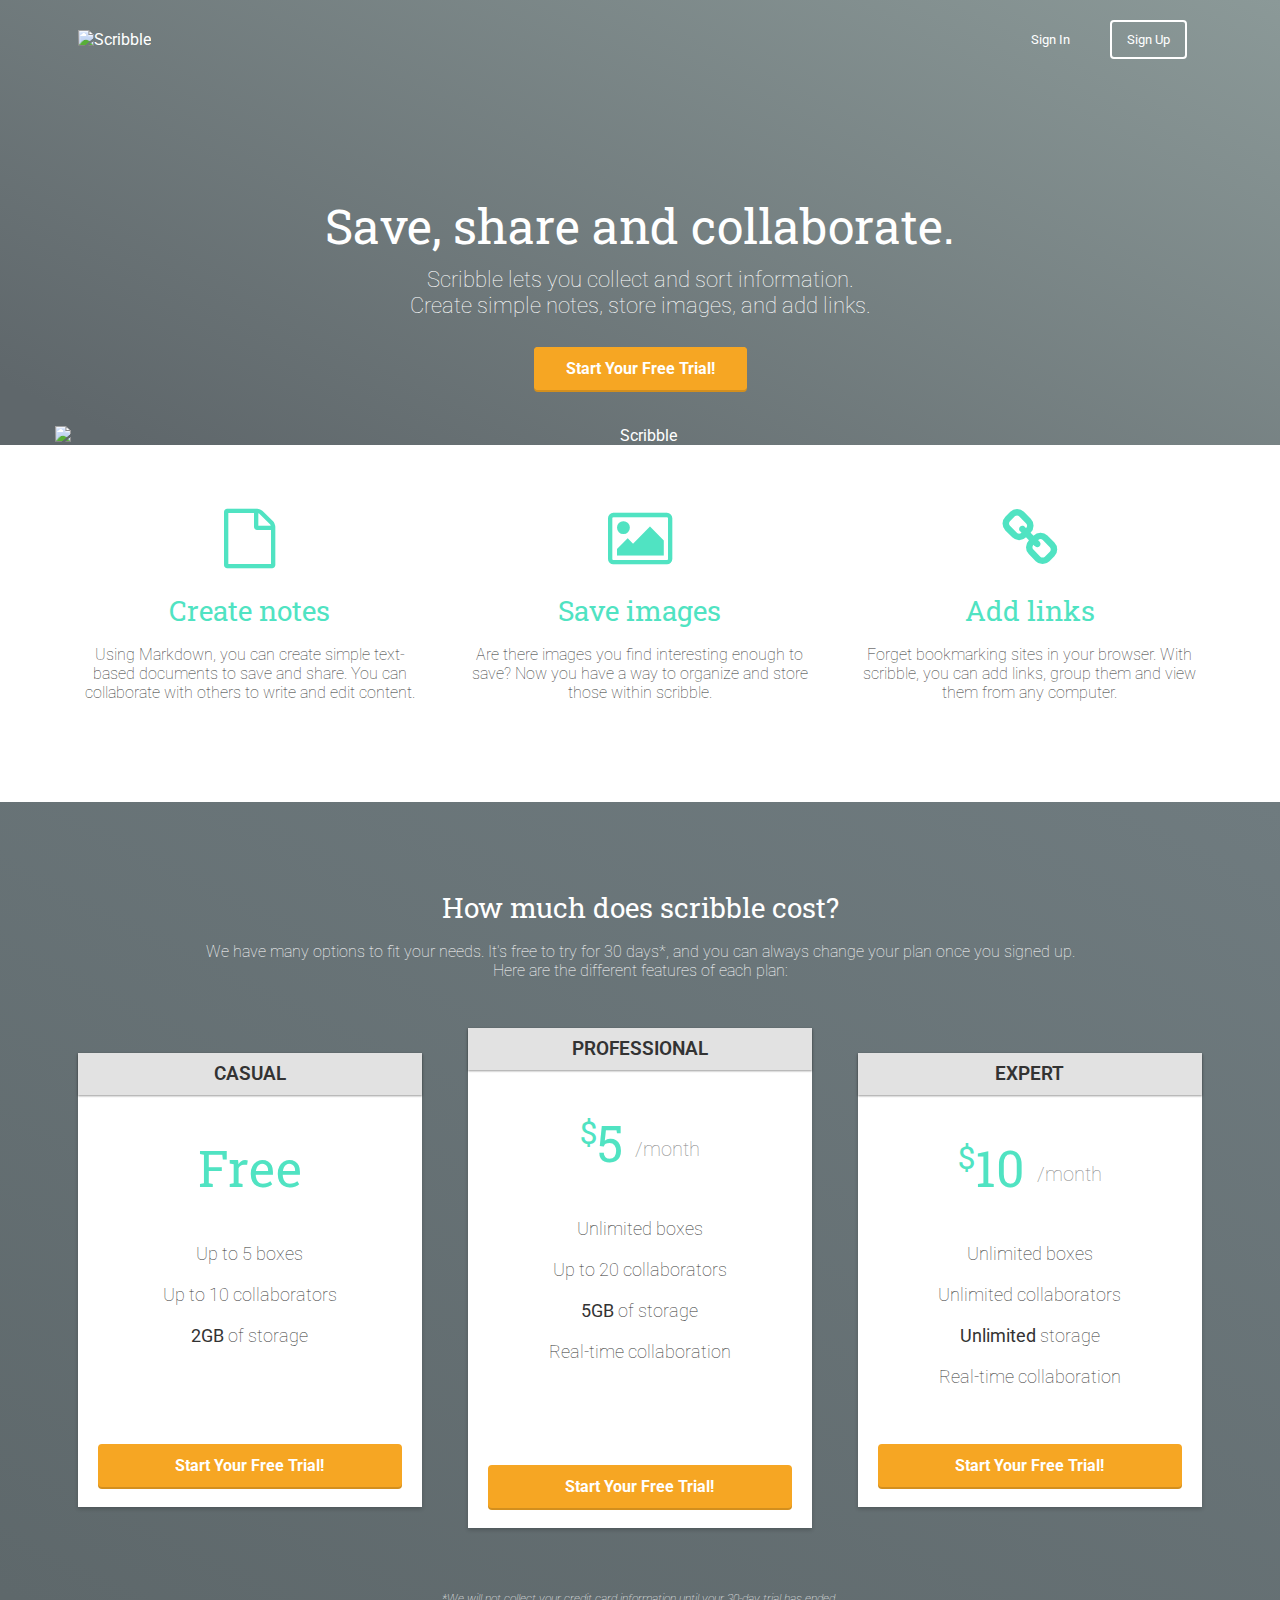
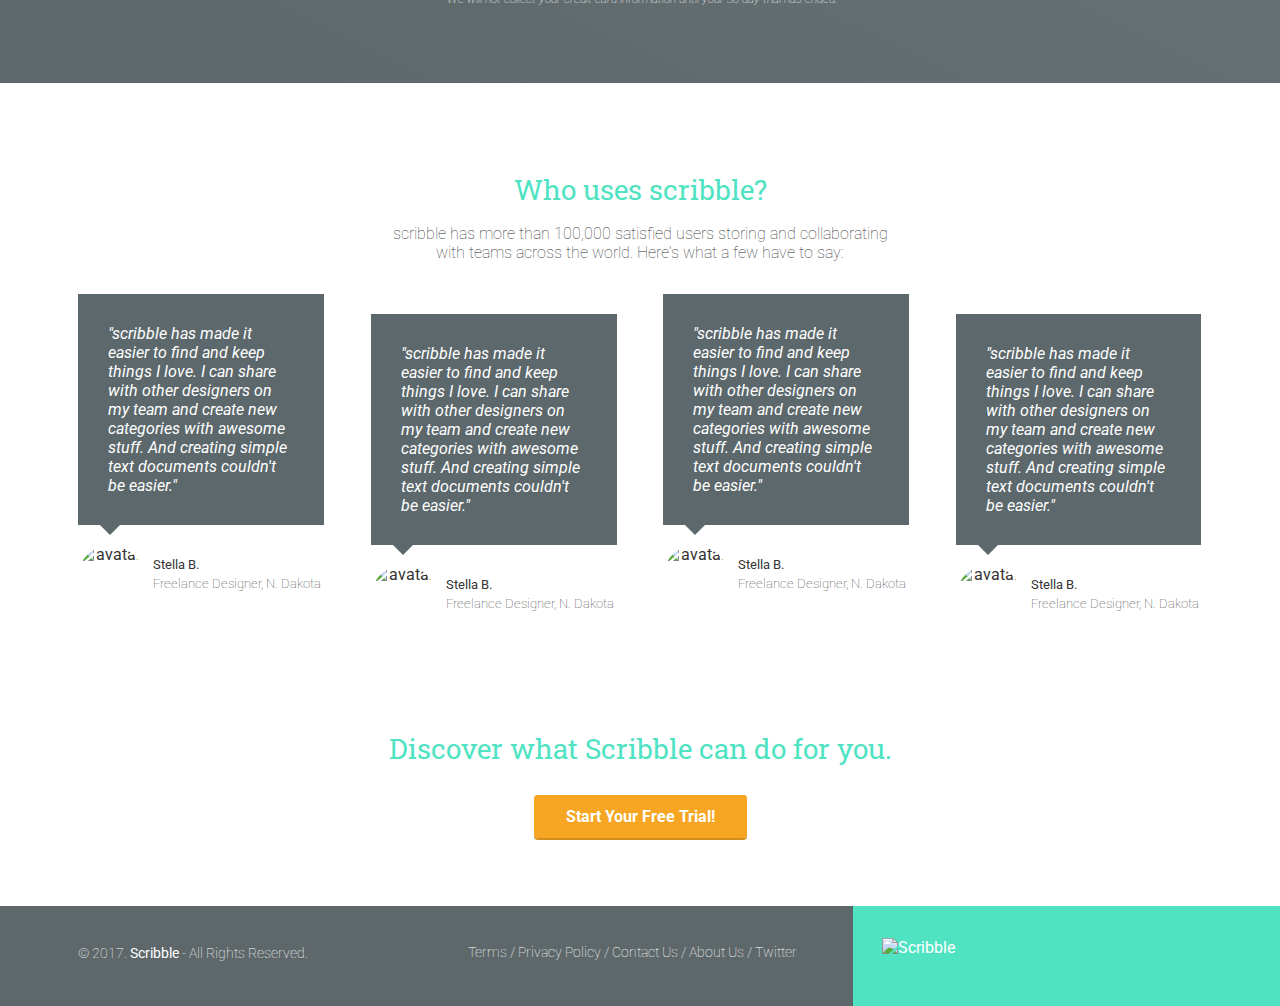
==== commit 401dc861: "updated dashboard header" ====
--- a/index.html
+++ b/index.html
@@ -153,7 +153,7 @@
 <!-- Call to action -->
 <section class="Sign-Up"
 <div class="container-insentive">
-  <h2>Discover how Scribble can help you.</h2>
+  <h2>Discover what Scribble can do for you.</h2>
   </div>
   <a href="signup.html" class="btn">Start Your Free Trial!</a>
      </div>
--- a/css/style.css
+++ b/css/style.css
@@ -100,7 +100,7 @@
   max-width: 1170px;
   margin: 0 auto;
   align-items: center;
-}
+  }
   .one-half {
     max-width: 34%;
   }
@@ -112,7 +112,7 @@
   margin: 0 auto;
   align-items: center;
   }
-@media (min-width: 639px){}
+@media (min-width: 639px){
   header nav ul {
     padding: 10px 15px;
   display: flex;
@@ -229,12 +229,24 @@
  .btn {
    border-radius: 4px;
    color:#FFFFFF;
-   font-weight: 700;
+   font-weight: 400;
    text-decoration: none;
-   padding:10px 30px;
+   padding:5px 15px;
    background: #F6A623;
    border: 2px solid #F6A623;
    box-shadow: 0px 2px 0px 0px #D38F1E;
+  }
+  @media (min-width: 460px) {
+    .btn {
+      border-radius: 4px;
+      color:#FFFFFF;
+      font-weight: 700;
+      text-decoration: none;
+      padding:10px 30px;
+      background: #F6A623;
+      border: 2px solid #F6A623;
+      box-shadow: 0px 2px 0px 0px #D38F1E;
+    }
   }
  /* BENEFITS */
   .benefits {
@@ -443,7 +455,7 @@
    background-color: transparent;
  }
  footer .logo{
-   padding: .35em 0;
+   padding: -.35em 0;
    margin: 0 auto;
    display: block;
  }
@@ -477,14 +489,84 @@
    background:#F7F7F7;
  }
  .left-nav {
-   height: 100vh;
-   width:14.66666667%;
-   color:#FFFFFF;
+   height: 100%;
+   width:280px;
+   position:absolute;
+   -webkit-transition: all 0.3s ease-in-out;
+   -moz-transition: all 0.3s ease-in-out;
+   -o-transition: all 0.3s ease-in-out;
+   transition: all 0.3s ease-in-out;
+   transform: translate(-280px,0);
+     -webkit-transform: translate(-280px,0); /** Chrome & Safari **/
+     -o-transform: translate(-280px,0); /** Opera **/
+     -moz-transform: translate(-280px,0); /** Firefox **/
+ }
+ @media (min-width:992px) {
+  .left-nav {
+    height: 100vh;
+    width:14.66666667%;
+    color:#FFFFFF;
+    background: #5F676B;
+    background-image: linear-gradient(206deg, #8B9998 0%, #5F676B 94%);
+    float:left;
+    position: fixed;
+    display:block;
+    transform: translate(0,0);
+    -webkit-transform: translate(0,0); /** Chrome & Safari **/
+    -o-transform: translate(0,0); /** Opera **/
+    -moz-transform: translate(0,0); /** Firefox **/
+  }
+  .left-nav.open {
+    width:14.66666667%;
+    transform: translate(0,0);
+    -webkit-transform: translate(0,0); /** Chrome & Safari **/
+    -o-transform: translate(0,0); /** Opera **/
+    -moz-transform: translate(0,0); /** Firefox **/
+  }
+  .hamburger {
+    display:none;
+  }
+}
+ .left-nav.open {
+   display:block;
+   width:280px;
    background: #5F676B;
    background-image: linear-gradient(206deg, #8B9998 0%, #5F676B 94%);
-   float:left;
-   position: fixed;
-   display:block;
+   -webkit-transition: all 0.3s ease-in-out;
+   -moz-transition: all 0.3s ease-in-out;
+   -o-transition: all 0.3s ease-in-out;
+   transition: all 0.3s ease-in-out;
+   transform: translate(0,0);
+     -webkit-transform: translate(0,0); /** Chrome & Safari **/
+     -o-transform: translate(0,0); /** Opera **/
+     -moz-transform: translate(0,0); /** Firefox **/
+     z-index: 100;
+ }
+.hamburger {
+  position:absolute;
+  z-index: 1000;
+  background:#5F676B;
+  color:#FFF;
+  text-decoration: none;
+  font-size: 16px;
+  padding: 5px 7.5px;
+  border-radius: 4px;
+  left: 5px;
+  top: 17px;
+}
+ @media (min-width: 460px) {
+ .hamburger {
+   position:absolute;
+   z-index: 1000;
+   background:#5F676B;
+   color:#FFF;
+   text-decoration: none;
+   font-size: 22px;
+   padding: 10px 15px;
+   border-radius: 4px;
+   left: 5px;
+   top: 10px;
+   }
  }
  .left-nav .site-logo {
    padding:20px 0;
@@ -494,6 +576,9 @@
  }
  .left-nav .items {
    padding:0 6%;
+ }
+ .left-nav .site-logo img {
+   max-width: 70%;
  }
  .left-nav .items p {
    font-weight: 600;
@@ -502,8 +587,12 @@
    color: #E2E2E2;
    line-height: 15px;
  }
+ .left-nav .items .active {
+   margin-bottom: 40px;
+   padding:0;
+ }
  .left-nav .items ul {
-   margin:0 0 40px;
+   margin-bottom:40px;
    padding:0;
  }
  .left-nav .items ul li {
@@ -536,13 +625,13 @@
    left:0;
    right:0;
    padding:10px 0;
+   display: block;
  }
  .left-nav .settings img {
    height:35px;
    width:35px;
    border-radius: 50%;
    margin-left:10px;
-   display: inline-block;
  }
  .left-nav .settings p {
    display: inline-block;
@@ -550,6 +639,7 @@
    padding-top: 8px;
    font-weight: 400;
    margin:0 0 0 10px;
+   color: #FFFFFF;
  }
  .left-nav .settings a {
    color:#FFFFFF;
@@ -568,17 +658,34 @@
   position: relative;
 }
 .content .header {
-  margin:0 1% 20px;
+  margin:0 1% 0px;
+}
+@media (min-width: 460px) {
+  .content .header {
+    margin:-20px 1% 20px;
+  }
 }
 .content .header h1 {
   font-family: "Roboto", Helvetica, Arial, sans-serif;
   font-weight: 100;
-  margin:0 0 30px;
+  margin:0 0 0px;
+  font-size: 28px;
+  color: #50E3C2;
+  line-height: 44px;
+  display:in-block;
+  padding-left: 40px;
+}
+@media (min-width: 460px) {
+.content .header h1 {
+  font-family: "Roboto", Helvetica, Arial, sans-serif;
+  font-weight: 100;
+  margin:0 0 0px;
   font-size: 36px;
   color: #50E3C2;
   line-height: 44px;
-  float: left;
+  float: center;
   display:inline-block;
+  padding-left: 0px;
 }
 .content .header > a {
   float:right;
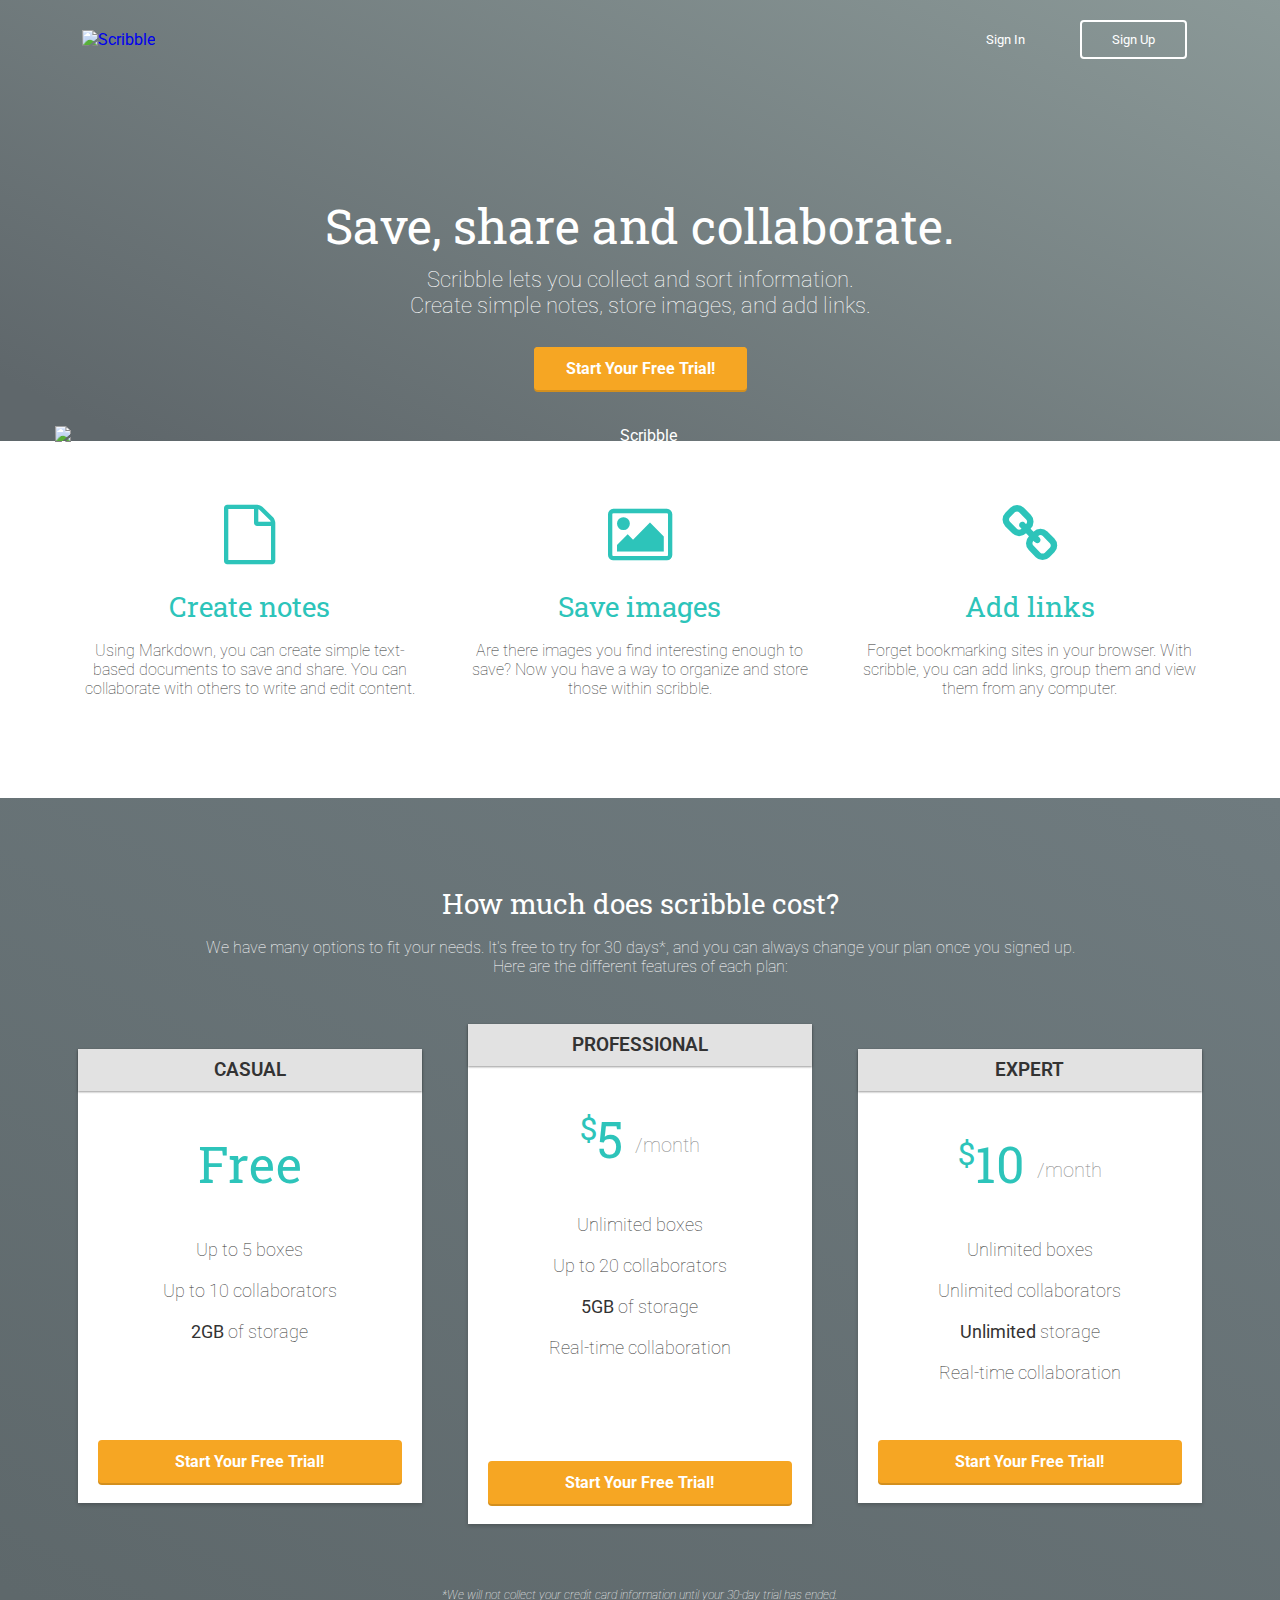
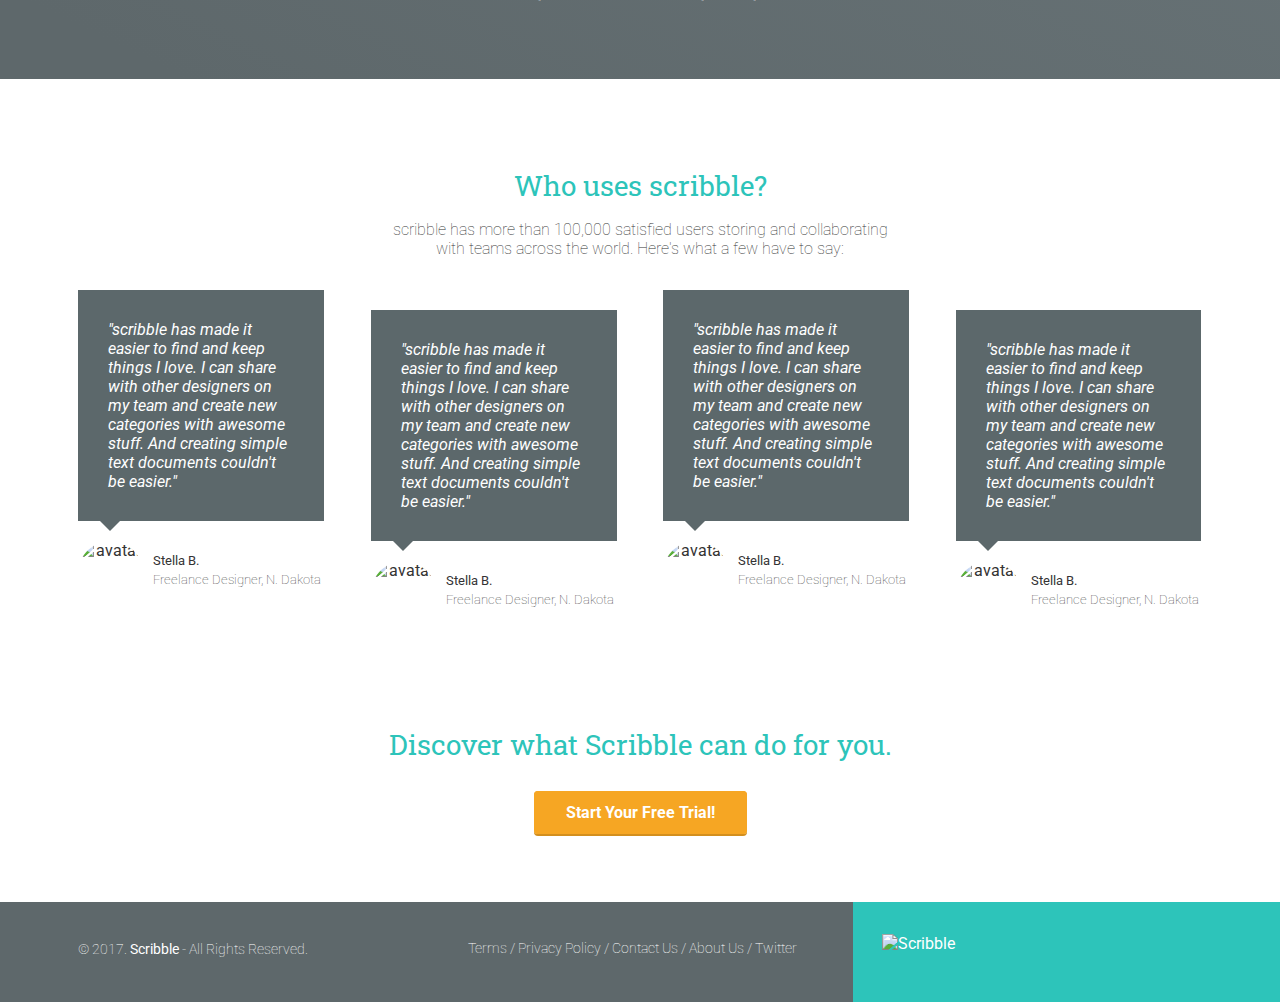
==== commit 2cc5fe4c: "change dash" ====
--- a/index.html
+++ b/index.html
@@ -21,13 +21,13 @@
   <header>
     <nav class="header">
       <div class="one-half">
-        <div class="site-logo"><img
+        <div class="site-logo"><img>
         <a href="index.html" class="site-logo"><img src="images/site-logo.png" alt="Scribble" /></a>
       </div>
   </div>
   <div class="one-half">
     <ul class="sign-in-links">
-      <li><a href="signin.html">Sign In</a></li>
+      <li class="btn-outline" style="border: none; padding: 12px 35px;"><a href="signup.html"><a href="dashboard.html">Sign In</a></li>
       <li class="btn-outline"><a href="signup.html">Sign Up</a></li>
       </ul>
       </div>
@@ -35,7 +35,7 @@
       <div class="container hero">
         <h1 class="animated fadeIn">Save, share and collaborate.</h1>
         <p>Scribble lets you collect and sort information.<br/>Create simple notes, store images, and add links.</p>
-        <a href="signup.html" class="btn">Start Your Free Trial!</a>
+        <a href="dashboard.html" class="btn">Start Your Free Trial!</a>
         <img src="images/dashboard.png" alt="Scribble" />
         </div>
         </header>
--- a/css/style.css
+++ b/css/style.css
@@ -105,7 +105,7 @@
     max-width: 34%;
   }
   header nav ul {
-    padding: 10px 15px;
+  padding: 10px 15px;
   display: flex;
   float: right;
   max-width: 1170px;
@@ -114,7 +114,7 @@
   }
 @media (min-width: 639px){
   header nav ul {
-    padding: 10px 15px;
+  padding: 10px 15px;
   display: flex;
   justify-content: space-between;
   max-width: 1170px;
@@ -128,7 +128,7 @@
     margin:0 15px;
   }
   header nav ul > li.btn-outline {
-    padding:10px 15px;
+    padding:10px 30px;
     border:2px solid #FFFFFF;
     border-radius: 4px;
     display: inline-table;
@@ -216,13 +216,23 @@
    max-width: 100%;
    height: auto;
    Margin: 3em auto 0;
-
- }
- @media (min-width: 720px) {
+   display: block;
+   margin-bottom: -.5px;
+ }
+  @media (min-width: 320px) {
+   header .hero img {
+     max-width: 100%;
+     height: auto;
+     Margin: 3em auto 0;
+     display: block;
+     margin-bottom: -2.5px;
+   }
+ }
+ @media (min-width: 620px) {
    header .hero img {
      display:block;
      margin:3em auto 0;
-     position:static;
+     margin-bottom: -4px;
    }
  }
  /* BUTTONS */
@@ -248,6 +258,9 @@
       box-shadow: 0px 2px 0px 0px #D38F1E;
     }
   }
+  li.btn-outline {
+    margin-left: 0px;
+  }
  /* BENEFITS */
   .benefits {
     text-align: center;
@@ -263,10 +276,18 @@
     display: inline-block;
   }
   .benefits i {
-    color:#50E3C2;
+    color:#2DC4BA;
     font-size:45px;
     margin:0;
     vertical-align: middle;
+  }
+    @media (min-width: 460px) {
+      .benefits i {
+      color:#2DC4BA;
+      font-size:45px;
+      margin:0;
+      vertical-align: middle;
+    }
   }
   @media (min-width: 620px) {
     .benefits i {
@@ -274,7 +295,12 @@
     }
   }
   .benefits h2 {
-    color:#50E3C2;
+    color:#2DC4BA;
+  }
+    @media (min-width: 460px) {
+      .benefits h2 {
+      color:#2DC4BA;
+    }
   }
    .row-2 {
      padding-top: 20px
@@ -330,7 +356,7 @@
    font-size:50px;
    font-weight: normal;
    margin:40px 0 10px;
-   color:#50E3C2;
+   color:#2DC4BA;
  }
  .box h4 span {
    font-size:32px;
@@ -367,11 +393,17 @@
  }
  .testimonials h2 {
    font-size: 18px;
-   color:#50E3C2;
-   }
+   color:#2DC4BA;
+   }
+   @media (min-width: 460px) {
+   .testimonials h2 {
+     color:#2DC4BA;
+     font-size: 18px;
+     }
+ }
  @media (min-width: 720px) {
  .testimonials h2 {
-   color:#50E3C2;
+   color:#2DC4BA;
    font-size: 28px;
    }
  }
@@ -422,20 +454,35 @@
    padding-bottom: 80px;
  }
  .Sign-Up h2 {
-   color:#50E3C2;
+   color:#2DC4BA;
    margin: auto;
    padding-bottom: 40px;
  }
+ @media (min-width: 460px) {
+ .Sign-Up h2 {
+   color:#2DC4BA;
+   margin: auto;
+   padding-bottom: 40px;
+ }
+   }
  /* FOOTER */
  footer {
-   background-color: #5E686B;
-   background-image: linear-gradient(to top,
-     #50E3C2 0%, #50E3C2 50%, #50E3C2 50%, #50E3C2 100%);
+   background-color: #2DC4BA;
      color: #FFFFFF;
    height: 150px;
    position: relative;
    overflow: hidden;
    z-index: 0;
+   }
+   @media (min-width: 460px) {
+      footer {
+      background-color: #2DC4BA;
+      color: #FFFFFF;
+      height: 150px;
+      position: relative;
+      overflow: hidden;
+      z-index: 0;
+   }
  }
  footer p, footer nav ul {
    font-size:14px;
@@ -455,7 +502,7 @@
    background-color: transparent;
  }
  footer .logo{
-   padding: -.35em 0;
+   padding: -1.35em 0;
    margin: 0 auto;
    display: block;
  }
@@ -468,17 +515,14 @@
  }
  @media (min-width: 992px){
    footer{
-     background-color: #50E3C2;
+     background-color: #2DC4BA;
      background-image: linear-gradient(to left,
-        #50E3C2 0%, #50E3C2 33.33337%, #5E686B 33.33337%, #5E686B 100%);
+        #2DC4BA 0%, #2DC4BA 33.33337%, #5E686B 33.33337%, #5E686B 100%);
      height: 100px;
    }
    footer p, footer nav ul{
      padding: 2em 0;
      text-align: left;
-   }
-   footer .right-footer-block {
-     background-color: #50E3C2;
    }
    footer .logo{
      padding: 2em 0 2em 1.5em;
@@ -548,11 +592,11 @@
   background:#5F676B;
   color:#FFF;
   text-decoration: none;
-  font-size: 16px;
+  font-size: 20px;
   padding: 5px 7.5px;
   border-radius: 4px;
   left: 5px;
-  top: 17px;
+  top: 15px;
 }
  @media (min-width: 460px) {
  .hamburger {
@@ -580,6 +624,11 @@
  .left-nav .site-logo img {
    max-width: 70%;
  }
+    @media (min-width: 620px) {
+     .left-nav .site-logo img {
+       max-width: 1000%;
+   }
+ }
  .left-nav .items p {
    font-weight: 600;
    text-transform: uppercase;
@@ -592,7 +641,7 @@
    padding:0;
  }
  .left-nav .items ul {
-   margin-bottom:40px;
+   margin-bottom:0 0 40px;
    padding:0;
  }
  .left-nav .items ul li {
@@ -614,7 +663,7 @@
   background-color: #50E3C2;
 }
 .fa-th-large:before {
-  padding-right: 10px;
+  padding-right: 8px;
 }
  /* LEFT NAVBAR SETTINGS */
  .left-nav .settings {
@@ -625,7 +674,6 @@
    left:0;
    right:0;
    padding:10px 0;
-   display: block;
  }
  .left-nav .settings img {
    height:35px;
@@ -649,7 +697,21 @@
    margin-right:10px;
    margin-top:8px;
  }
-   }
+ .left-nav .settings .settings-menu a {
+   color:#FFFFFF;
+   text-decoration: none;
+   text-align: left;
+   float: left;
+   margin-left:30px;
+   margin-top:8px;
+ }
+ .left-nav .items .active {
+   margin-bottom: 10px;
+   margin-left: -3px;
+   padding: 5px;
+   display: inline-block;
+
+ }
  /* CONTENT */
  .content {
   padding:6em 1% 1.5em;
@@ -658,7 +720,7 @@
   position: relative;
 }
 .content .header {
-  margin:0 1% 0px;
+  margin:0 1% 20px;
 }
 @media (min-width: 460px) {
   .content .header {
@@ -670,9 +732,10 @@
   font-weight: 100;
   margin:0 0 0px;
   font-size: 28px;
-  color: #50E3C2;
+  color: #2DC4BA;
   line-height: 44px;
-  display:in-block;
+  float: left;
+  display: inline-block;
   padding-left: 40px;
 }
 @media (min-width: 460px) {
@@ -683,9 +746,10 @@
   font-size: 36px;
   color: #50E3C2;
   line-height: 44px;
-  float: center;
+  float: left;
   display:inline-block;
   padding-left: 0px;
+  }
 }
 .content .header > a {
   float:right;
@@ -768,8 +832,14 @@
    margin:0;
  }
  .item-box h2 a {
+   color: #2DC4BA;
+   text-decoration: none;
+ }
+ @media (min-width: 460px) {
+   .item-box h2 a {
    color: #50E3C2;
    text-decoration: none;
+   }
  }
  .item-box h2 img {
    width:16px;
@@ -786,5 +856,6 @@
  }
 /* selected link */
 a:active {
-    color: #0000FF;
-}
+    color: #F6A623;
+    background-color: #ffffff;
+}
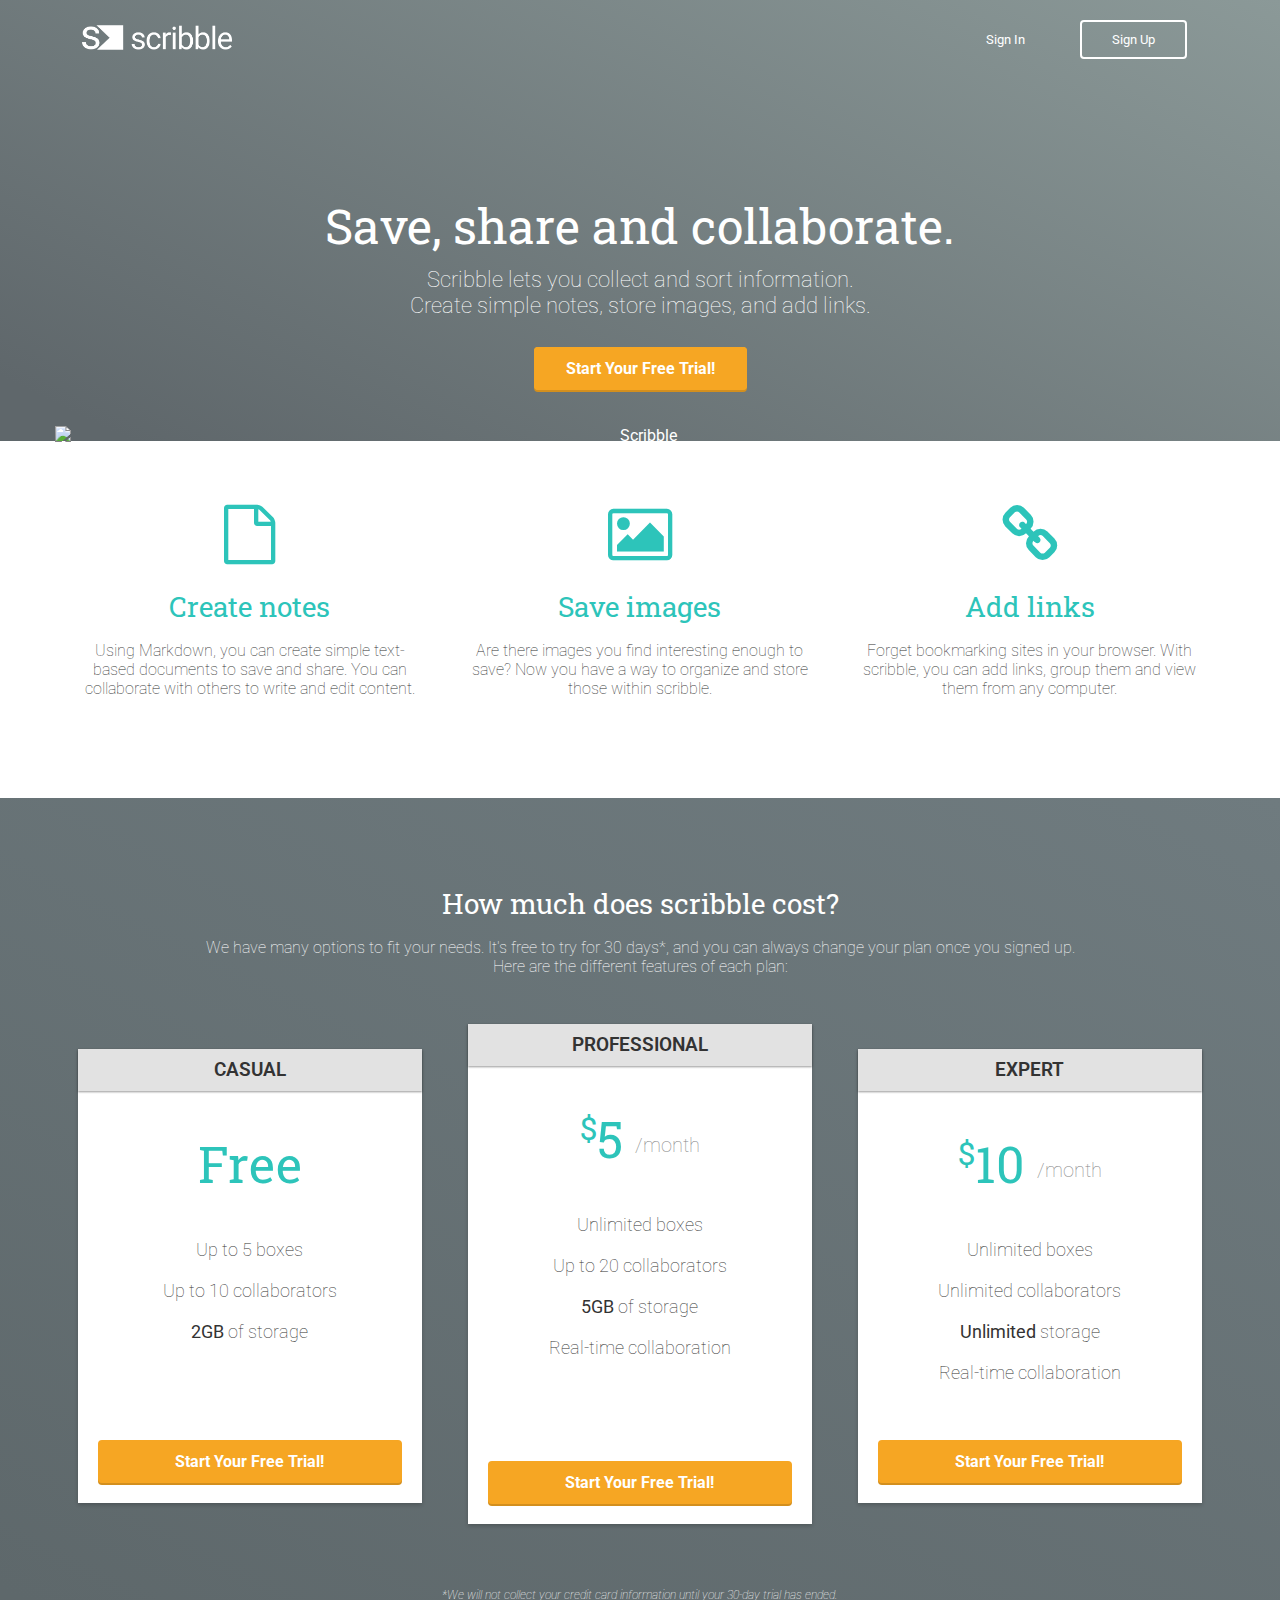
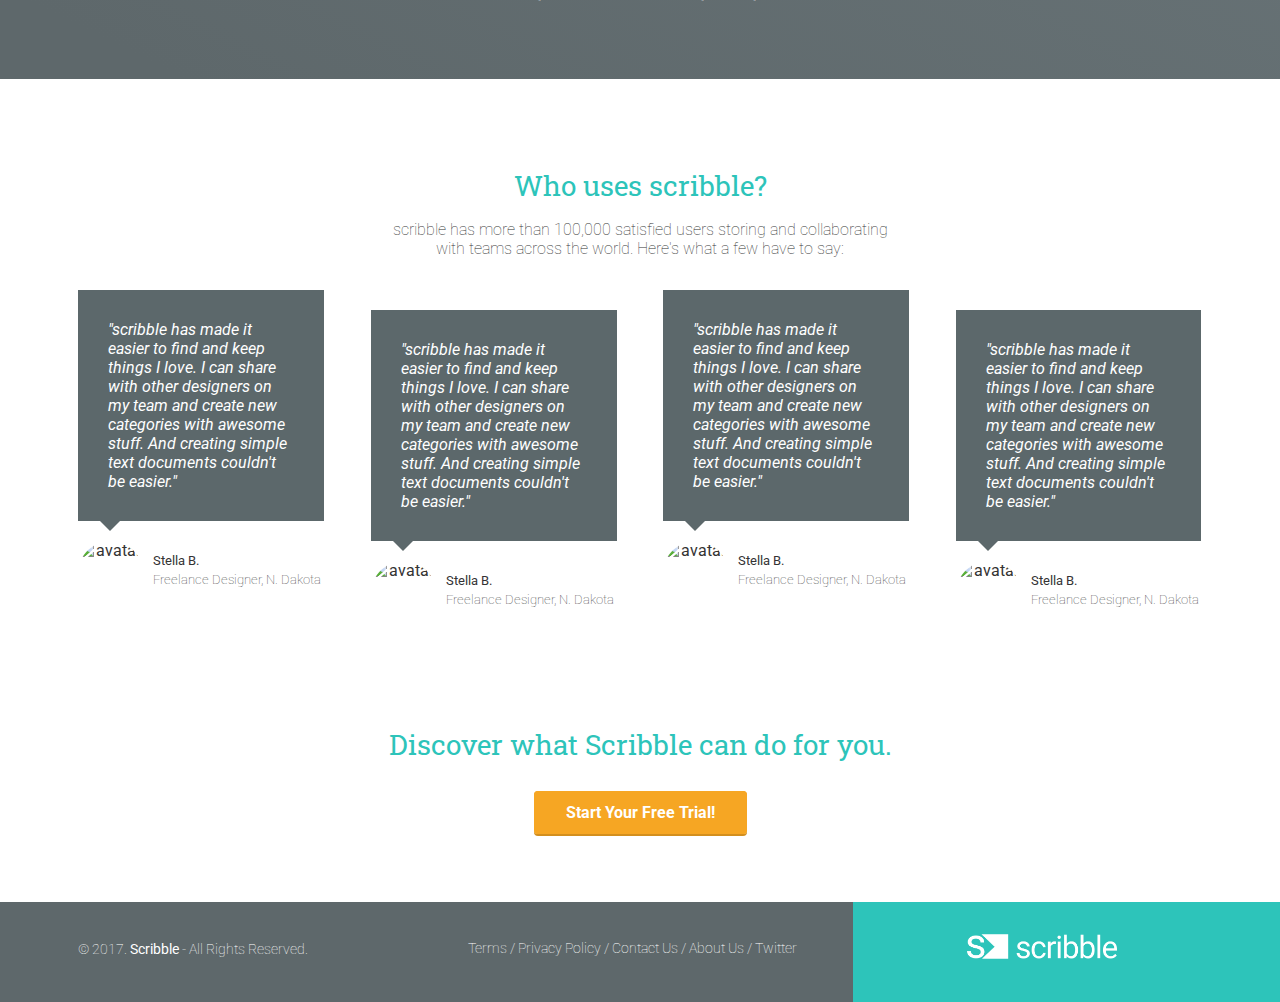
==== commit ef596e4c: "update dash" ====
--- a/index.html
+++ b/index.html
@@ -22,7 +22,7 @@
     <nav class="header">
       <div class="one-half">
         <div class="site-logo"><img>
-        <a href="index.html" class="site-logo"><img src="images/site-logo.png" alt="Scribble" /></a>
+        <a href="index.html" class="site-logo"><img src="images/site-logo2.png" style = "width: 150px;" alt="Scribble" /></a>
       </div>
   </div>
   <div class="one-half">
@@ -176,7 +176,7 @@
          </ul>
        </nav>
        <div class="right-footer-block one-third">
-         <img class="logo" src="images/site-logo.png" alt="Scribble" />
+         <img class="logo" src="images/site-logo2.png" style = "width: 150px;" alt="Scribble" />
        </div>
    </div>
  </footer>
